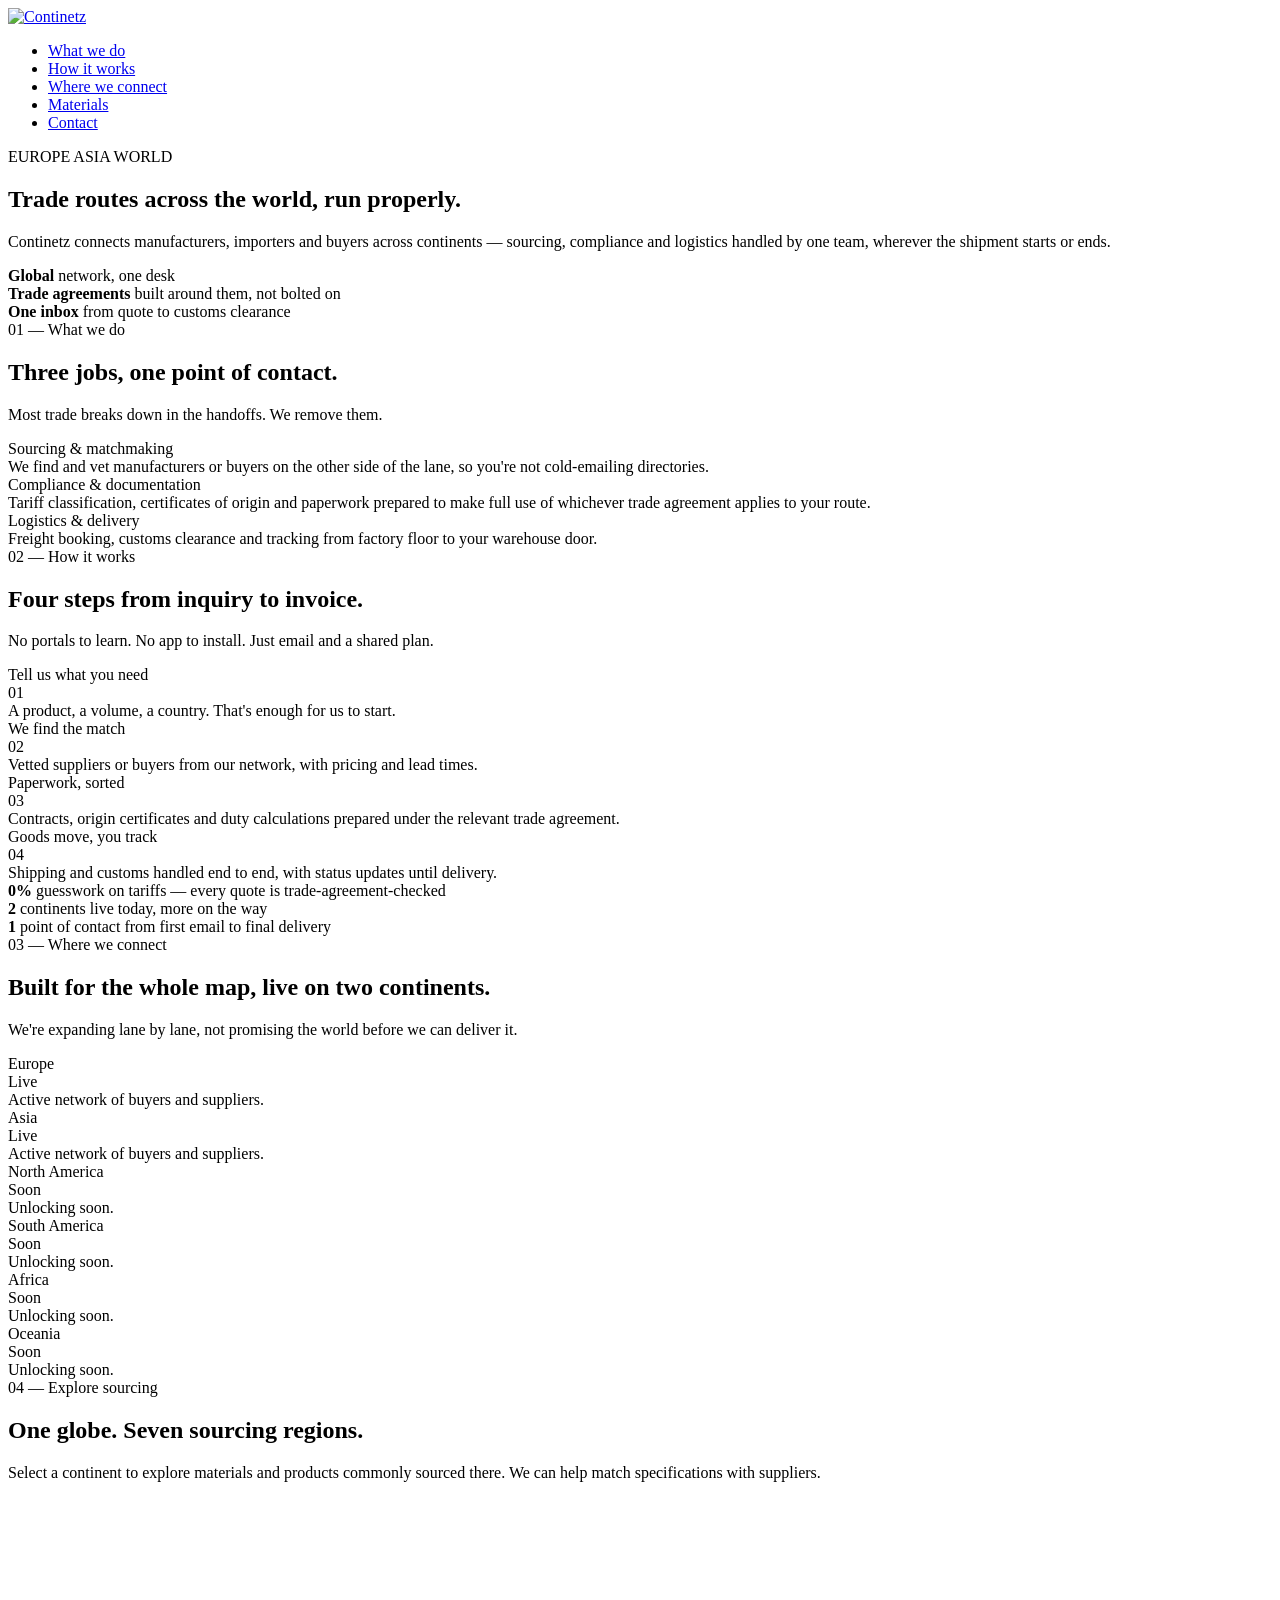
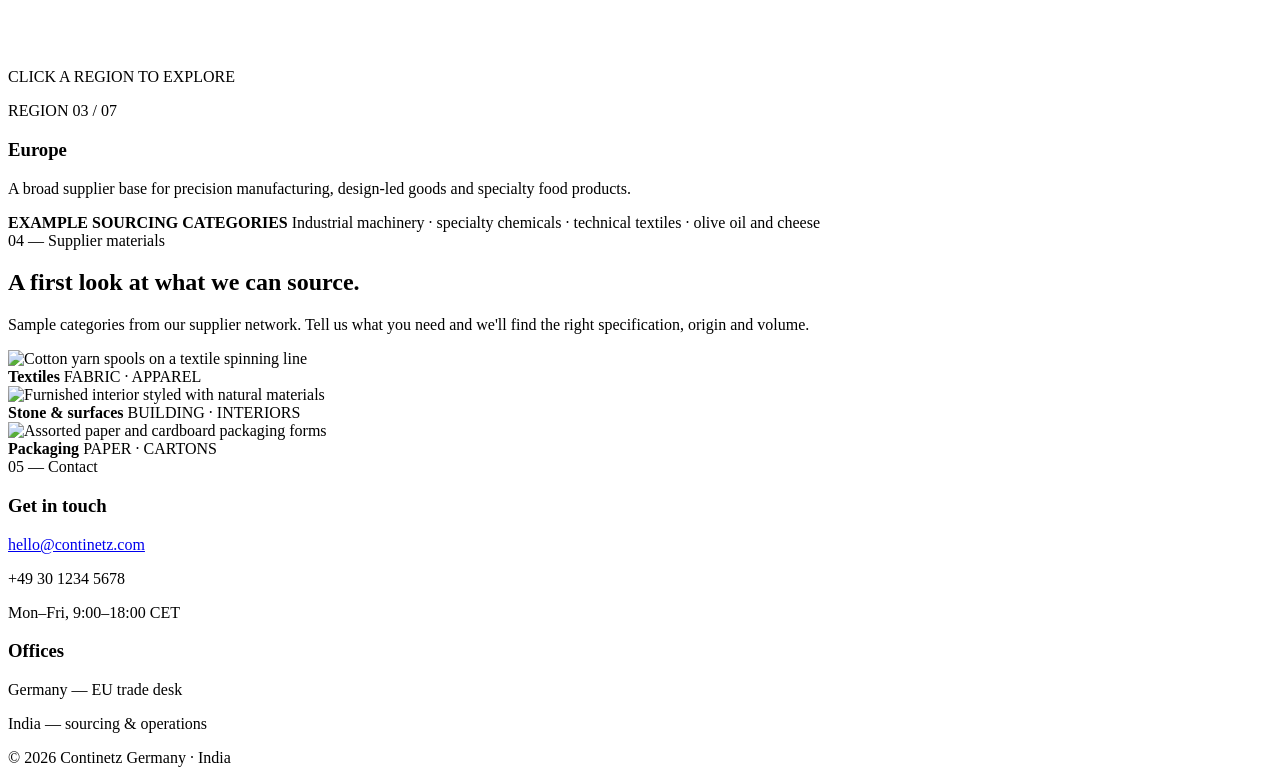
==== index.html @ e802f24b "Add initial CSS files and HTML structure for Continetz website - Created reset.css for basic browser" ====
<!DOCTYPE html>
<html lang="en">
<head>
  <meta charset="UTF-8">
  <meta name="viewport" content="width=device-width, initial-scale=1.0">
  <meta name="color-scheme" content="light">

  <title>Continetz — Global Trade Network</title>

  <link rel="preconnect" href="https://fonts.googleapis.com">
  <link rel="preconnect" href="https://fonts.gstatic.com" crossorigin>
  <link
    href="https://fonts.googleapis.com/css2?family=Space+Grotesk:wght@400;500;600;700&family=IBM+Plex+Sans:wght@300;400;500&family=IBM+Plex+Mono:wght@400;500&display=swap"
    rel="stylesheet"
  >

  <link rel="stylesheet" href="assets/css/style.css">
</head>

<body>
  <header>
    <a href="#" class="logo" aria-label="Continetz — Worldwide">
      <img src="assets/images/continetz-logo.png" alt="Continetz">
    </a>

    <nav class="nav-mobile-hide" aria-label="Primary navigation">
      <ul>
        <li><a href="#what-we-do">What we do</a></li>
        <li><a href="#how">How it works</a></li>
        <li><a href="#continents">Where we connect</a></li>
        <li><a href="#materials">Materials</a></li>
        <li><a href="#contact">Contact</a></li>
      </ul>
    </nav>
  </header>

  <main>
    <section class="hero">
      <div class="hero-route">
        <span>EUROPE</span>
        <span class="line"></span>
        <span class="dot"></span>
        <span class="line"></span>
        <span>ASIA</span>
        <span class="line"></span>
        <span class="dot"></span>
        <span class="line"></span>
        <span>WORLD</span>
      </div>

      <h1>Trade routes across the world, run properly.</h1>

      <p class="hero-sub">
        Continetz connects manufacturers, importers and buyers across continents —
        sourcing, compliance and logistics handled by one team, wherever the
        shipment starts or ends.
      </p>

      <div class="hero-foot">
        <div>
          <strong>Global</strong>
          network, one desk
        </div>

        <div>
          <strong>Trade agreements</strong>
          built around them, not bolted on
        </div>

        <div>
          <strong>One inbox</strong>
          from quote to customs clearance
        </div>
      </div>
    </section>

    <section class="block" id="what-we-do">
      <div class="block-head">
        <span class="block-num">01 — What we do</span>

        <div>
          <h2>Three jobs, one point of contact.</h2>
          <p>Most trade breaks down in the handoffs. We remove them.</p>
        </div>
      </div>

      <div class="services">
        <div></div>

        <div class="service">
          <div class="service-name">Sourcing &amp; matchmaking</div>
          <div class="service-desc">
            We find and vet manufacturers or buyers on the other side of the lane,
            so you're not cold-emailing directories.
          </div>
        </div>

        <div class="service">
          <div class="service-name">Compliance &amp; documentation</div>
          <div class="service-desc">
            Tariff classification, certificates of origin and paperwork prepared to
            make full use of whichever trade agreement applies to your route.
          </div>
        </div>

        <div class="service">
          <div class="service-name">Logistics &amp; delivery</div>
          <div class="service-desc">
            Freight booking, customs clearance and tracking from factory floor to
            your warehouse door.
          </div>
        </div>
      </div>
    </section>

    <section class="block" id="how">
      <div class="block-head">
        <span class="block-num">02 — How it works</span>

        <div>
          <h2>Four steps from inquiry to invoice.</h2>
          <p>No portals to learn. No app to install. Just email and a shared plan.</p>
        </div>
      </div>

      <div class="process">
        <div class="process-row">
          <div class="p-name">Tell us what you need</div>
          <div class="p-num">01</div>
          <div class="p-desc">
            A product, a volume, a country. That's enough for us to start.
          </div>
        </div>

        <div class="process-row">
          <div class="p-name">We find the match</div>
          <div class="p-num">02</div>
          <div class="p-desc">
            Vetted suppliers or buyers from our network, with pricing and lead times.
          </div>
        </div>

        <div class="process-row">
          <div class="p-name">Paperwork, sorted</div>
          <div class="p-num">03</div>
          <div class="p-desc">
            Contracts, origin certificates and duty calculations prepared under the
            relevant trade agreement.
          </div>
        </div>

        <div class="process-row">
          <div class="p-name">Goods move, you track</div>
          <div class="p-num">04</div>
          <div class="p-desc">
            Shipping and customs handled end to end, with status updates until delivery.
          </div>
        </div>
      </div>
    </section>

    <section class="block">
      <div class="strip">
        <div class="strip-item">
          <strong>0%</strong>
          <span>guesswork on tariffs — every quote is trade-agreement-checked</span>
        </div>

        <div class="strip-item">
          <strong>2</strong>
          <span>continents live today, more on the way</span>
        </div>

        <div class="strip-item">
          <strong>1</strong>
          <span>point of contact from first email to final delivery</span>
        </div>
      </div>
    </section>

    <section class="block" id="continents">
      <div class="block-head">
        <span class="block-num">03 — Where we connect</span>

        <div>
          <h2>Built for the whole map, live on two continents.</h2>
          <p>
            We're expanding lane by lane, not promising the world before we can
            deliver it.
          </p>
        </div>
      </div>

      <div class="process">
        <div class="process-row">
          <div class="p-name">Europe</div>
          <div class="p-num">Live</div>
          <div class="p-desc">Active network of buyers and suppliers.</div>
        </div>

        <div class="process-row">
          <div class="p-name">Asia</div>
          <div class="p-num">Live</div>
          <div class="p-desc">Active network of buyers and suppliers.</div>
        </div>

        <div class="process-row">
          <div class="p-name">North America</div>
          <div class="p-num">Soon</div>
          <div class="p-desc">Unlocking soon.</div>
        </div>

        <div class="process-row">
          <div class="p-name">South America</div>
          <div class="p-num">Soon</div>
          <div class="p-desc">Unlocking soon.</div>
        </div>

        <div class="process-row">
          <div class="p-name">Africa</div>
          <div class="p-num">Soon</div>
          <div class="p-desc">Unlocking soon.</div>
        </div>

        <div class="process-row">
          <div class="p-name">Oceania</div>
          <div class="p-num">Soon</div>
          <div class="p-desc">Unlocking soon.</div>
        </div>
      </div>
    </section>

    <section class="block" id="sourcing-map">
      <div class="block-head">
        <span class="block-num">04 — Explore sourcing</span>

        <div>
          <h2>One globe. Seven sourcing regions.</h2>
          <p>
            Select a continent to explore materials and products commonly sourced
            there. We can help match specifications with suppliers.
          </p>
        </div>
      </div>

      <div class="globe-layout">
        <div>
          <div class="globe-wrap">
            <div
              class="globe"
              role="group"
              aria-label="Interactive Earth globe. Drag to rotate; select a continent for sourcing examples."
            >
              <canvas
                id="earth-canvas"
                tabindex="0"
                aria-label="Monochrome Earth. Hold the left mouse button and drag to rotate. Click a continent marker to select it."
              ></canvas>

              <img
                id="earth-map"
                src="assets/images/earth-map.jpg"
                alt=""
                hidden
              >
            </div>
          </div>

          <p class="globe-hint">CLICK A REGION TO EXPLORE</p>
        </div>

        <div class="source-panel" aria-live="polite" aria-atomic="true">
          <div class="source-kicker" id="source-region">REGION 03 / 07</div>

          <h3 id="source-title">Europe</h3>

          <p id="source-description">
            A broad supplier base for precision manufacturing, design-led goods and
            specialty food products.
          </p>

          <div class="source-examples">
            <strong>EXAMPLE SOURCING CATEGORIES</strong>
            <span id="source-items">
              Industrial machinery · specialty chemicals · technical textiles ·
              olive oil and cheese
            </span>
          </div>
        </div>
      </div>
    </section>

    <section class="block" id="materials">
      <div class="block-head">
        <span class="block-num">04 — Supplier materials</span>

        <div>
          <h2>A first look at what we can source.</h2>
          <p>
            Sample categories from our supplier network. Tell us what you need and
            we'll find the right specification, origin and volume.
          </p>
        </div>
      </div>

      <div class="materials-grid">
        <article class="material-card">
          <div class="material-swatch swatch-textiles">
            <img
              src="assets/images/textiles.jpg"
              alt="Cotton yarn spools on a textile spinning line"
            >
          </div>

          <div class="material-caption">
            <strong>Textiles</strong>
            <span>FABRIC · APPAREL</span>
          </div>
        </article>

        <article class="material-card">
          <div class="material-swatch swatch-stone">
            <img
              src="assets/images/stone-surfaces.jpg"
              alt="Furnished interior styled with natural materials"
            >
          </div>

          <div class="material-caption">
            <strong>Stone &amp; surfaces</strong>
            <span>BUILDING · INTERIORS</span>
          </div>
        </article>

        <article class="material-card">
          <div class="material-swatch swatch-packaging">
            <img
              src="assets/images/packaging.jpg"
              alt="Assorted paper and cardboard packaging forms"
            >
          </div>

          <div class="material-caption">
            <strong>Packaging</strong>
            <span>PAPER · CARTONS</span>
          </div>
        </article>
      </div>
    </section>

    <section class="block" id="contact">
      <div class="contact-grid">
        <span class="block-num">05 — Contact</span>

        <div class="contact-col">
          <h3>Get in touch</h3>
          <a class="mail-cta" href="mailto:hello@continetz.com">
            hello@continetz.com
          </a>
          <p>+49 30 1234 5678</p>
          <p>Mon–Fri, 9:00–18:00 CET</p>
        </div>

        <div class="contact-col">
          <h3>Offices</h3>
          <p>Germany — EU trade desk</p>
          <p>India — sourcing &amp; operations</p>
        </div>
      </div>
    </section>
  </main>

  <footer>
    <span>© 2026 Continetz</span>
    <span>Germany · India</span>
  </footer>

  <script src="assets/js/content.js"></script>
  <script src="assets/js/globe.js"></script>
</body>
</html>
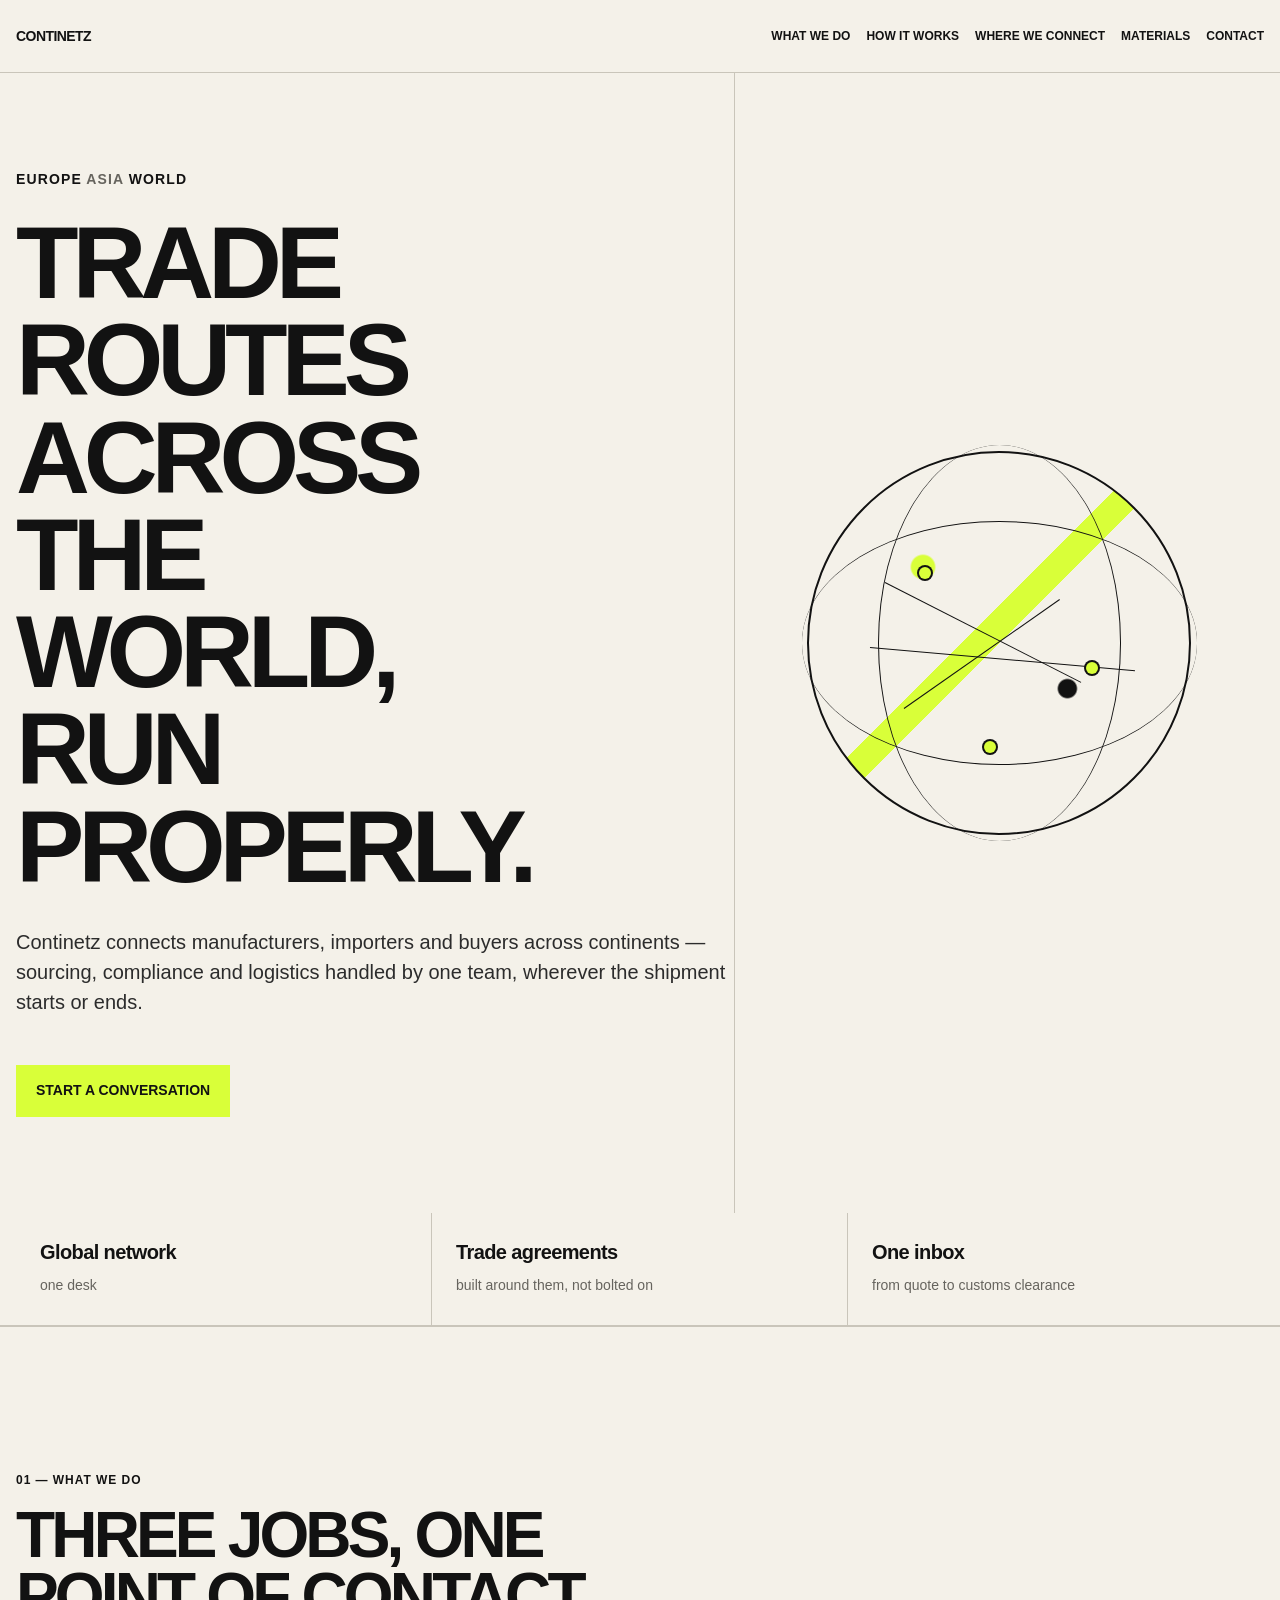
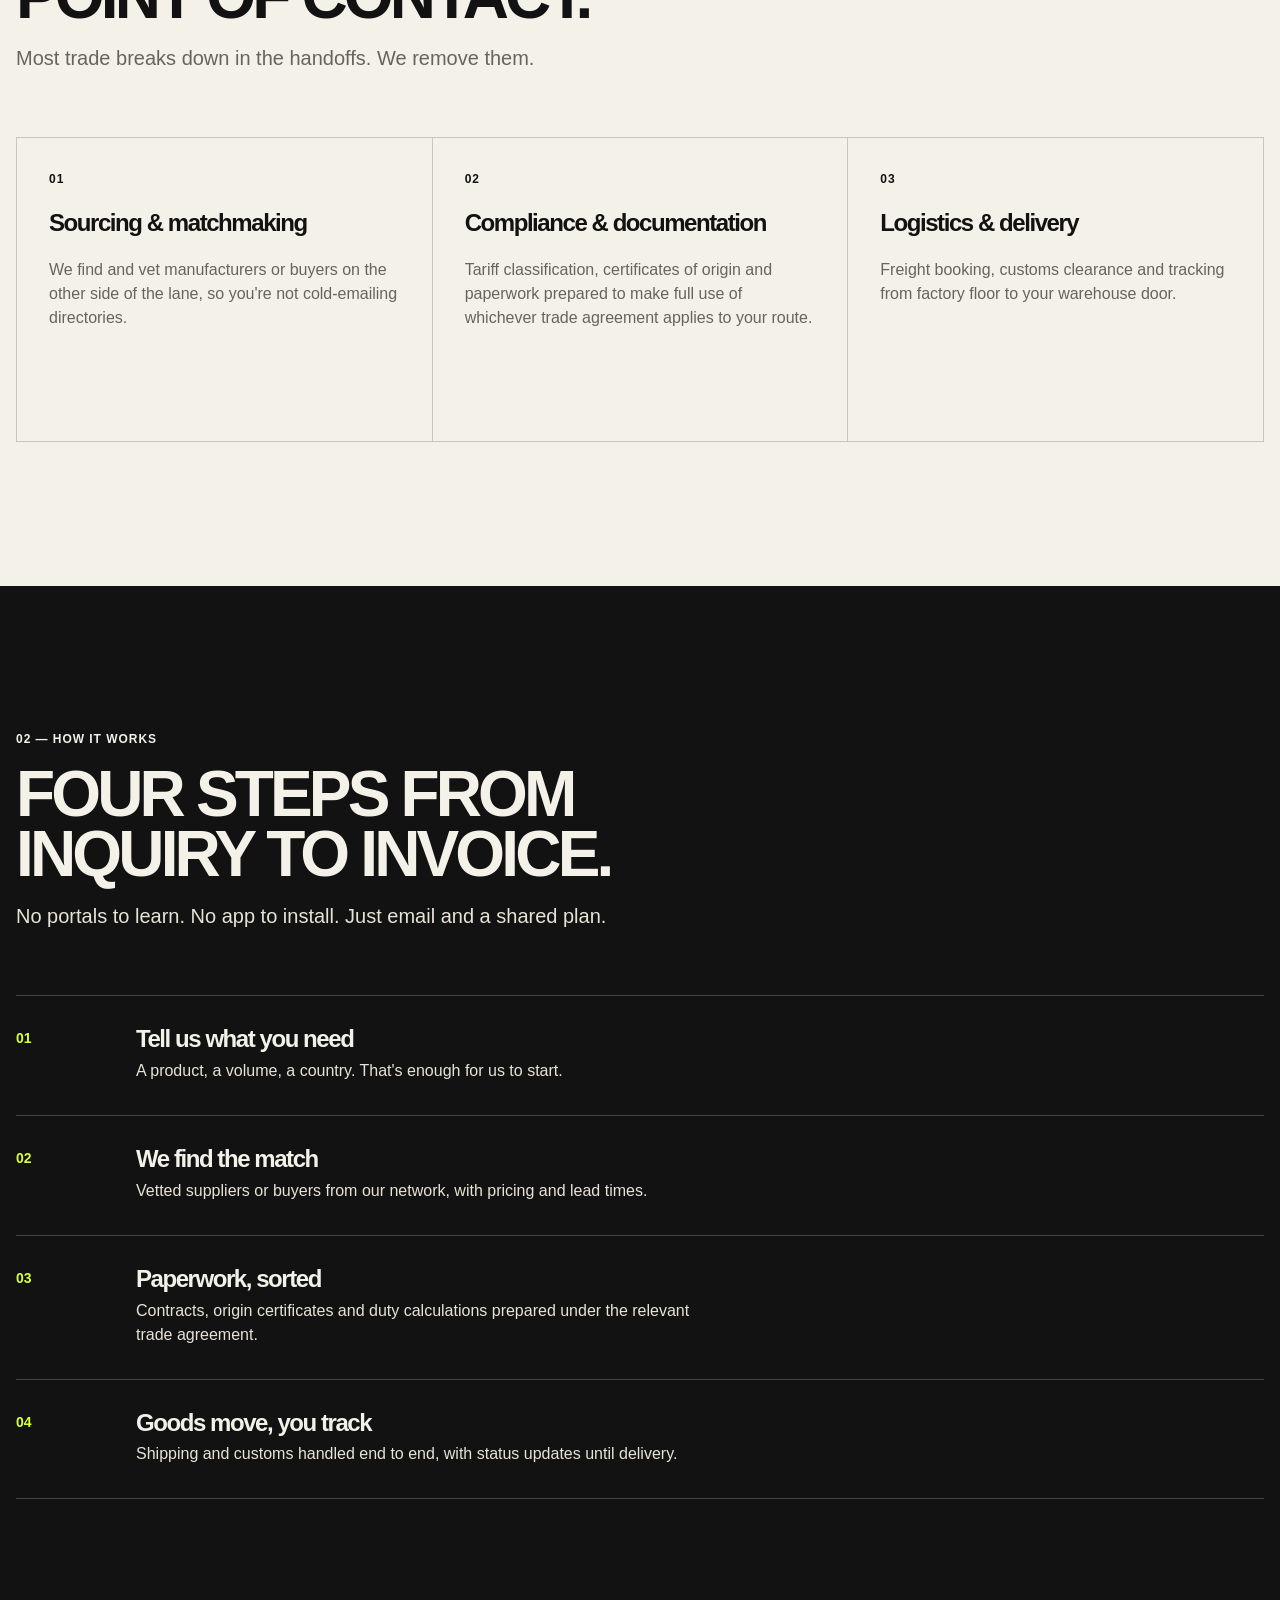
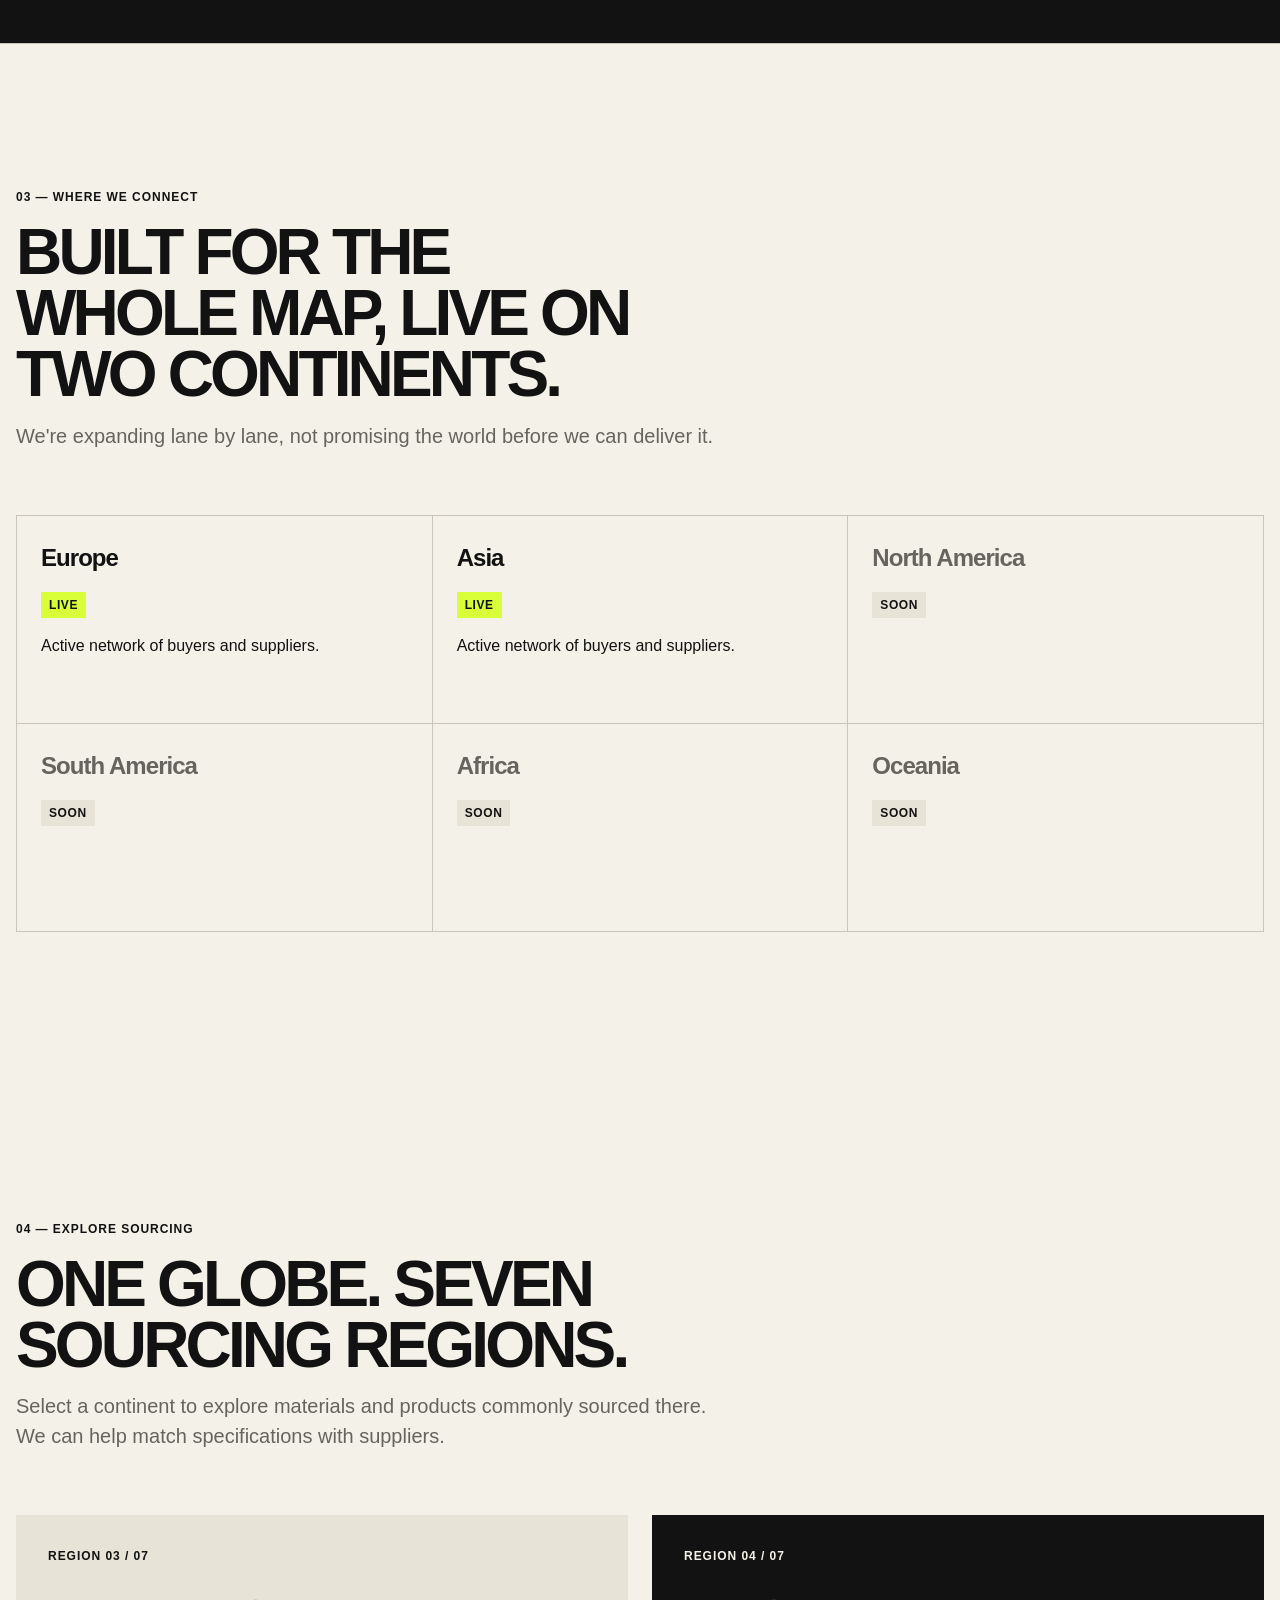
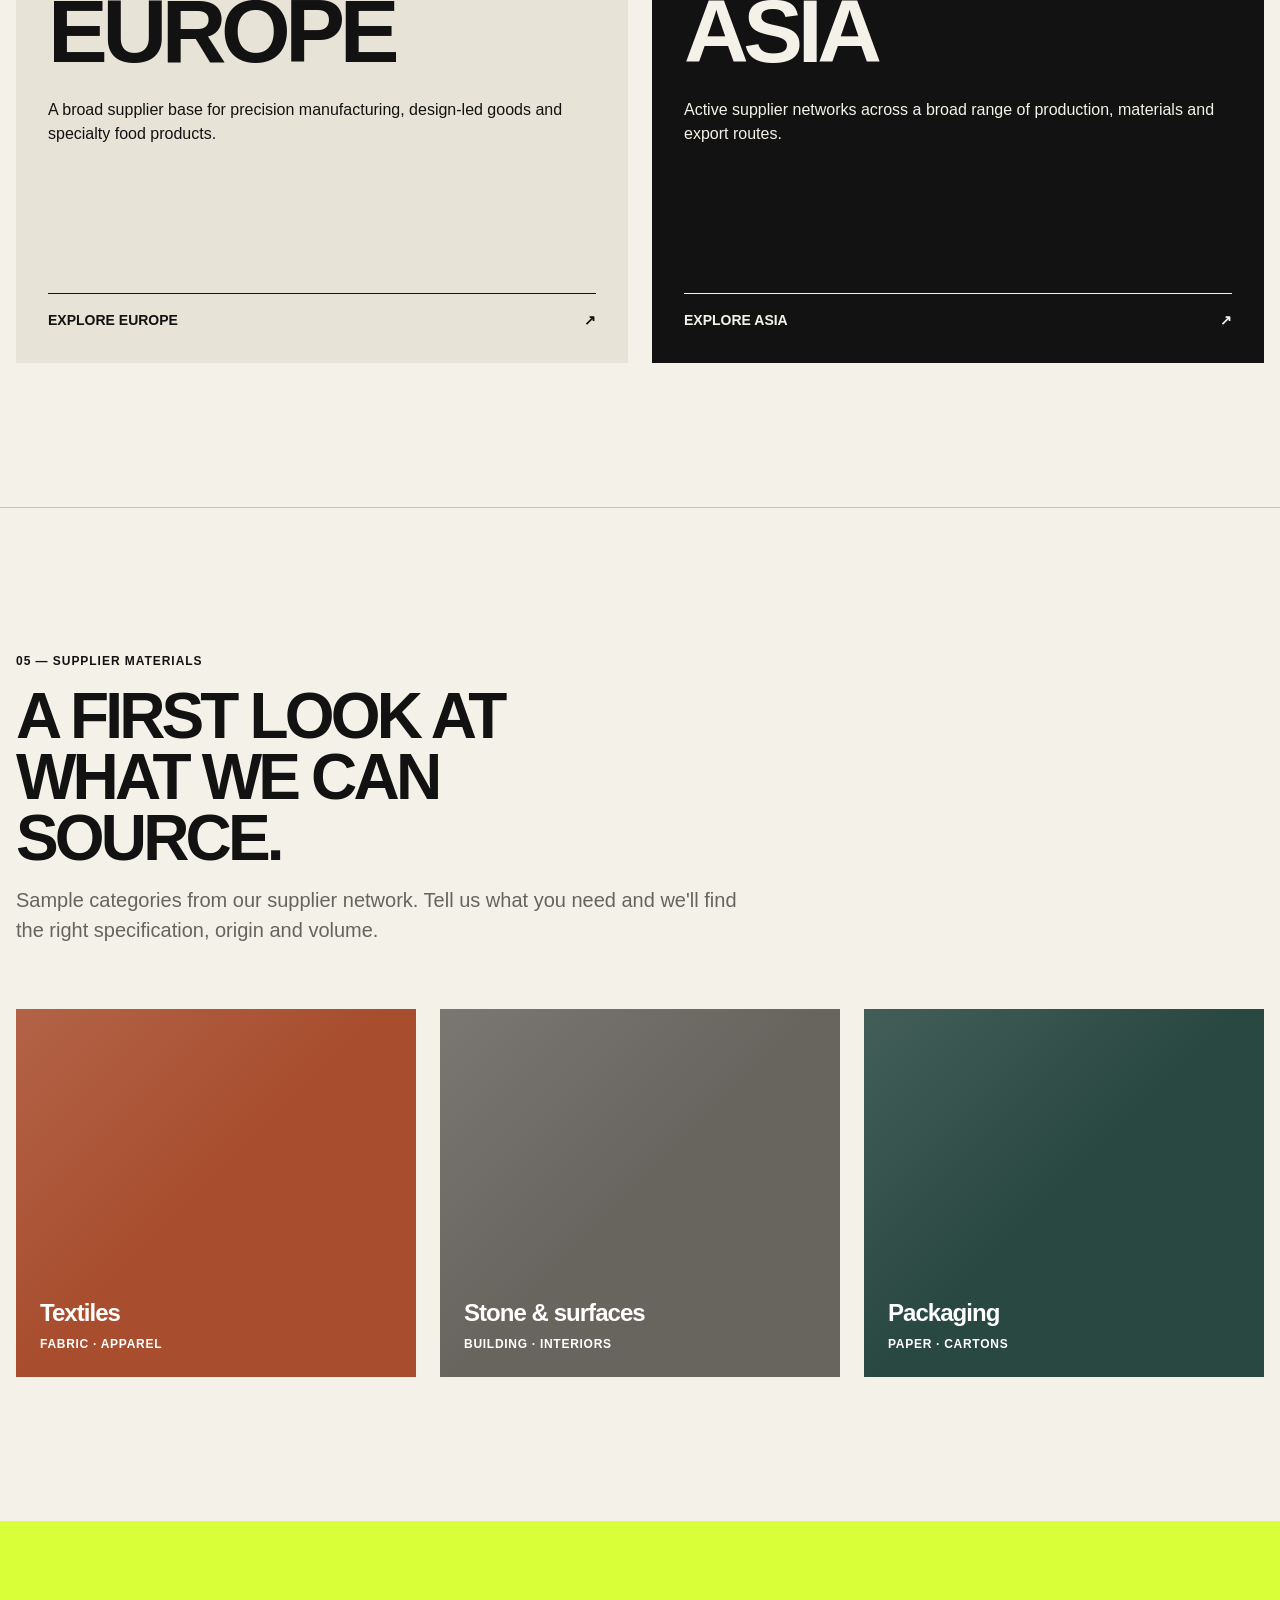
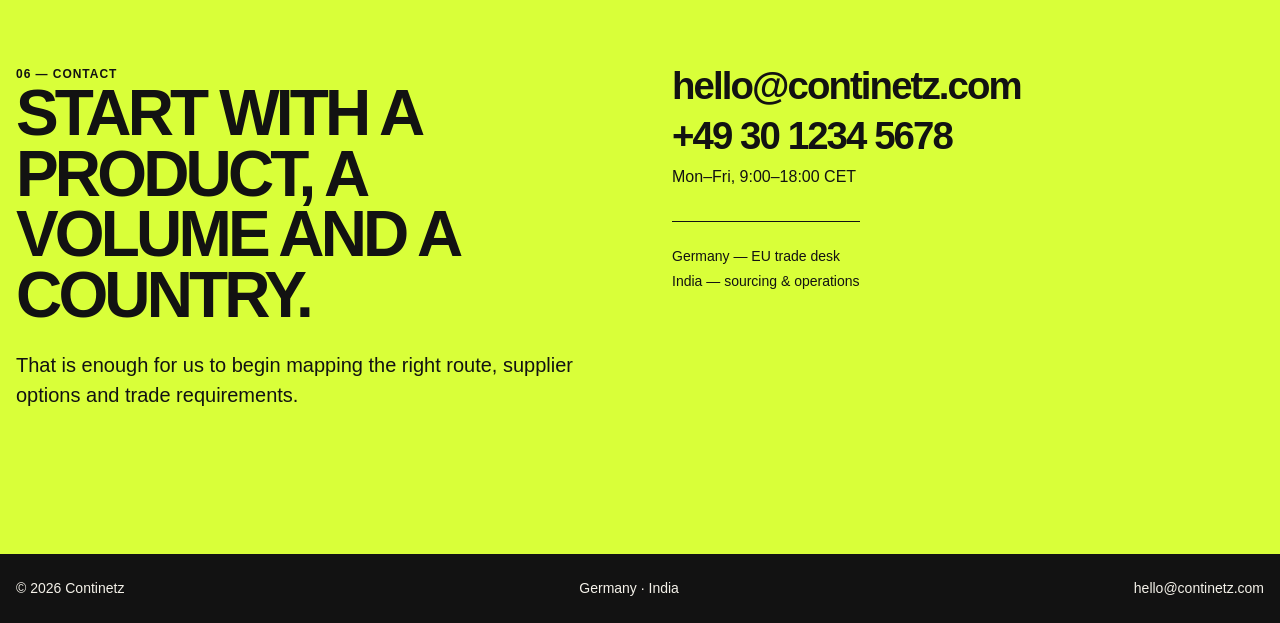
==== commit fb58732d: "Add initial CSS files and HTML structure for Continetz website - Created reset.css for basic browser" ====
--- a/index.html
+++ b/index.html
@@ -2,380 +2,354 @@
 <html lang="en">
 <head>
   <meta charset="UTF-8">
-  <meta name="viewport" content="width=device-width, initial-scale=1.0">
-  <meta name="color-scheme" content="light">
-
+  <meta
+    name="viewport"
+    content="width=device-width, initial-scale=1.0"
+  >
+  <meta
+    name="description"
+    content="Continetz connects manufacturers, importers and buyers across continents through sourcing, compliance and logistics."
+  >
   <title>Continetz — Global Trade Network</title>
 
-  <link rel="preconnect" href="https://fonts.googleapis.com">
-  <link rel="preconnect" href="https://fonts.gstatic.com" crossorigin>
-  <link
-    href="https://fonts.googleapis.com/css2?family=Space+Grotesk:wght@400;500;600;700&family=IBM+Plex+Sans:wght@300;400;500&family=IBM+Plex+Mono:wght@400;500&display=swap"
-    rel="stylesheet"
-  >
-
-  <link rel="stylesheet" href="assets/css/style.css">
+  <link rel="stylesheet" href="assets/css/reset.css">
+  <link rel="stylesheet" href="assets/css/tokens.css">
+  <link rel="stylesheet" href="assets/css/global.css">
+  <link rel="stylesheet" href="assets/css/components.css">
 </head>
 
 <body>
-  <header>
-    <a href="#" class="logo" aria-label="Continetz — Worldwide">
-      <img src="assets/images/continetz-logo.png" alt="Continetz">
-    </a>
-
-    <nav class="nav-mobile-hide" aria-label="Primary navigation">
-      <ul>
-        <li><a href="#what-we-do">What we do</a></li>
-        <li><a href="#how">How it works</a></li>
-        <li><a href="#continents">Where we connect</a></li>
-        <li><a href="#materials">Materials</a></li>
-        <li><a href="#contact">Contact</a></li>
-      </ul>
-    </nav>
+  <a class="skip-link" href="#main-content">Skip to content</a>
+
+  <!-- Header -->
+  <header class="site-header">
+    <div class="container header-inner">
+      <a class="brand" href="index.html" aria-label="Continetz homepage">
+        CONTINETZ
+      </a>
+
+      <nav class="main-nav" aria-label="Primary navigation">
+        <a href="#what-we-do">What we do</a>
+        <a href="#how-it-works">How it works</a>
+        <a href="#where-we-connect">Where we connect</a>
+        <a href="#materials">Materials</a>
+        <a href="#contact">Contact</a>
+      </nav>
+    </div>
   </header>
 
-  <main>
+  <main id="main-content">
+    <!-- Hero -->
     <section class="hero">
-      <div class="hero-route">
-        <span>EUROPE</span>
-        <span class="line"></span>
-        <span class="dot"></span>
-        <span class="line"></span>
-        <span>ASIA</span>
-        <span class="line"></span>
-        <span class="dot"></span>
-        <span class="line"></span>
-        <span>WORLD</span>
-      </div>
-
-      <h1>Trade routes across the world, run properly.</h1>
-
-      <p class="hero-sub">
-        Continetz connects manufacturers, importers and buyers across continents —
-        sourcing, compliance and logistics handled by one team, wherever the
-        shipment starts or ends.
-      </p>
-
-      <div class="hero-foot">
+      <div class="container hero-grid">
+        <div class="hero-content">
+          <p class="hero-label">EUROPE <span>ASIA</span> WORLD</p>
+
+          <h1>Trade routes across the world, run properly.</h1>
+
+          <p class="hero-intro">
+            Continetz connects manufacturers, importers and buyers across
+            continents — sourcing, compliance and logistics handled by one
+            team, wherever the shipment starts or ends.
+          </p>
+
+          <a class="button button-primary" href="#contact">
+            Start a conversation
+          </a>
+        </div>
+
+        <div class="hero-visual" aria-hidden="true">
+          <div class="globe">
+            <span class="globe-line globe-line-one"></span>
+            <span class="globe-line globe-line-two"></span>
+            <span class="globe-line globe-line-three"></span>
+            <span class="globe-dot globe-dot-one"></span>
+            <span class="globe-dot globe-dot-two"></span>
+            <span class="globe-dot globe-dot-three"></span>
+          </div>
+        </div>
+      </div>
+
+      <div class="container hero-highlights">
+        <article class="highlight">
+          <strong>Global network</strong>
+          <span>one desk</span>
+        </article>
+
+        <article class="highlight">
+          <strong>Trade agreements</strong>
+          <span>built around them, not bolted on</span>
+        </article>
+
+        <article class="highlight">
+          <strong>One inbox</strong>
+          <span>from quote to customs clearance</span>
+        </article>
+      </div>
+    </section>
+
+    <!-- What we do -->
+    <section id="what-we-do" class="section section-border">
+      <div class="container">
+        <div class="section-heading">
+          <p class="eyebrow">01 — What we do</p>
+          <h2>Three jobs, one point of contact.</h2>
+          <p>
+            Most trade breaks down in the handoffs. We remove them.
+          </p>
+        </div>
+
+        <div class="service-grid">
+          <article class="service-card">
+            <p class="card-number">01</p>
+            <h3>Sourcing &amp; matchmaking</h3>
+            <p>
+              We find and vet manufacturers or buyers on the other side of
+              the lane, so you're not cold-emailing directories.
+            </p>
+          </article>
+
+          <article class="service-card">
+            <p class="card-number">02</p>
+            <h3>Compliance &amp; documentation</h3>
+            <p>
+              Tariff classification, certificates of origin and paperwork
+              prepared to make full use of whichever trade agreement applies
+              to your route.
+            </p>
+          </article>
+
+          <article class="service-card">
+            <p class="card-number">03</p>
+            <h3>Logistics &amp; delivery</h3>
+            <p>
+              Freight booking, customs clearance and tracking from factory
+              floor to your warehouse door.
+            </p>
+          </article>
+        </div>
+      </div>
+    </section>
+
+    <!-- How it works -->
+    <section id="how-it-works" class="section section-dark">
+      <div class="container">
+        <div class="section-heading section-heading-light">
+          <p class="eyebrow">02 — How it works</p>
+          <h2>Four steps from inquiry to invoice.</h2>
+          <p>
+            No portals to learn. No app to install. Just email and a shared
+            plan.
+          </p>
+        </div>
+
+        <ol class="steps-list">
+          <li class="step-item">
+            <span class="step-number">01</span>
+            <div>
+              <h3>Tell us what you need</h3>
+              <p>
+                A product, a volume, a country. That's enough for us to start.
+              </p>
+            </div>
+          </li>
+
+          <li class="step-item">
+            <span class="step-number">02</span>
+            <div>
+              <h3>We find the match</h3>
+              <p>
+                Vetted suppliers or buyers from our network, with pricing and
+                lead times.
+              </p>
+            </div>
+          </li>
+
+          <li class="step-item">
+            <span class="step-number">03</span>
+            <div>
+              <h3>Paperwork, sorted</h3>
+              <p>
+                Contracts, origin certificates and duty calculations prepared
+                under the relevant trade agreement.
+              </p>
+            </div>
+          </li>
+
+          <li class="step-item">
+            <span class="step-number">04</span>
+            <div>
+              <h3>Goods move, you track</h3>
+              <p>
+                Shipping and customs handled end to end, with status updates
+                until delivery.
+              </p>
+            </div>
+          </li>
+        </ol>
+      </div>
+    </section>
+
+    <!-- Where we connect -->
+    <section id="where-we-connect" class="section section-border">
+      <div class="container">
+        <div class="section-heading">
+          <p class="eyebrow">03 — Where we connect</p>
+          <h2>Built for the whole map, live on two continents.</h2>
+          <p>
+            We're expanding lane by lane, not promising the world before we
+            can deliver it.
+          </p>
+        </div>
+
+        <div class="region-status-grid">
+          <article class="region-status region-status-live">
+            <p class="region-status-name">Europe</p>
+            <span class="status-badge">Live</span>
+            <p>Active network of buyers and suppliers.</p>
+          </article>
+
+          <article class="region-status region-status-live">
+            <p class="region-status-name">Asia</p>
+            <span class="status-badge">Live</span>
+            <p>Active network of buyers and suppliers.</p>
+          </article>
+
+          <article class="region-status">
+            <p class="region-status-name">North America</p>
+            <span class="status-badge status-badge-muted">Soon</span>
+          </article>
+
+          <article class="region-status">
+            <p class="region-status-name">South America</p>
+            <span class="status-badge status-badge-muted">Soon</span>
+          </article>
+
+          <article class="region-status">
+            <p class="region-status-name">Africa</p>
+            <span class="status-badge status-badge-muted">Soon</span>
+          </article>
+
+          <article class="region-status">
+            <p class="region-status-name">Oceania</p>
+            <span class="status-badge status-badge-muted">Soon</span>
+          </article>
+        </div>
+      </div>
+    </section>
+
+    <!-- Region explorer -->
+    <section class="section">
+      <div class="container">
+        <div class="section-heading">
+          <p class="eyebrow">04 — Explore sourcing</p>
+          <h2>One globe. Seven sourcing regions.</h2>
+          <p>
+            Select a continent to explore materials and products commonly
+            sourced there. We can help match specifications with suppliers.
+          </p>
+        </div>
+
+        <div class="region-explorer-grid">
+          <a class="region-feature-card" href="regions/europe.html">
+            <div>
+              <p class="card-number">Region 03 / 07</p>
+              <h3>Europe</h3>
+              <p>
+                A broad supplier base for precision manufacturing, design-led
+                goods and specialty food products.
+              </p>
+            </div>
+
+            <div class="region-feature-footer">
+              <span>Explore Europe</span>
+              <span aria-hidden="true">↗</span>
+            </div>
+          </a>
+
+          <a class="region-feature-card region-feature-card-dark" href="regions/asia.html">
+            <div>
+              <p class="card-number">Region 04 / 07</p>
+              <h3>Asia</h3>
+              <p>
+                Active supplier networks across a broad range of production,
+                materials and export routes.
+              </p>
+            </div>
+
+            <div class="region-feature-footer">
+              <span>Explore Asia</span>
+              <span aria-hidden="true">↗</span>
+            </div>
+          </a>
+        </div>
+      </div>
+    </section>
+
+    <!-- Materials -->
+    <section id="materials" class="section section-border">
+      <div class="container">
+        <div class="section-heading">
+          <p class="eyebrow">05 — Supplier materials</p>
+          <h2>A first look at what we can source.</h2>
+          <p>
+            Sample categories from our supplier network. Tell us what you need
+            and we'll find the right specification, origin and volume.
+          </p>
+        </div>
+
+        <div class="materials-grid">
+          <article class="material-card material-card-textiles">
+            <p>Textiles</p>
+            <span>Fabric · Apparel</span>
+          </article>
+
+          <article class="material-card material-card-stone">
+            <p>Stone &amp; surfaces</p>
+            <span>Building · Interiors</span>
+          </article>
+
+          <article class="material-card material-card-packaging">
+            <p>Packaging</p>
+            <span>Paper · Cartons</span>
+          </article>
+        </div>
+      </div>
+    </section>
+
+    <!-- Contact -->
+    <section id="contact" class="section contact-section">
+      <div class="container contact-grid">
         <div>
-          <strong>Global</strong>
-          network, one desk
-        </div>
-
-        <div>
-          <strong>Trade agreements</strong>
-          built around them, not bolted on
-        </div>
-
-        <div>
-          <strong>One inbox</strong>
-          from quote to customs clearance
-        </div>
-      </div>
-    </section>
-
-    <section class="block" id="what-we-do">
-      <div class="block-head">
-        <span class="block-num">01 — What we do</span>
-
-        <div>
-          <h2>Three jobs, one point of contact.</h2>
-          <p>Most trade breaks down in the handoffs. We remove them.</p>
-        </div>
-      </div>
-
-      <div class="services">
-        <div></div>
-
-        <div class="service">
-          <div class="service-name">Sourcing &amp; matchmaking</div>
-          <div class="service-desc">
-            We find and vet manufacturers or buyers on the other side of the lane,
-            so you're not cold-emailing directories.
+          <p class="eyebrow">06 — Contact</p>
+          <h2>Start with a product, a volume and a country.</h2>
+          <p class="contact-intro">
+            That is enough for us to begin mapping the right route, supplier
+            options and trade requirements.
+          </p>
+        </div>
+
+        <div class="contact-details">
+          <a href="mailto:hello@continetz.com">hello@continetz.com</a>
+          <a href="tel:+493012345678">+49 30 1234 5678</a>
+          <p>Mon–Fri, 9:00–18:00 CET</p>
+
+          <div class="office-list">
+            <p>Germany — EU trade desk</p>
+            <p>India — sourcing &amp; operations</p>
           </div>
         </div>
-
-        <div class="service">
-          <div class="service-name">Compliance &amp; documentation</div>
-          <div class="service-desc">
-            Tariff classification, certificates of origin and paperwork prepared to
-            make full use of whichever trade agreement applies to your route.
-          </div>
-        </div>
-
-        <div class="service">
-          <div class="service-name">Logistics &amp; delivery</div>
-          <div class="service-desc">
-            Freight booking, customs clearance and tracking from factory floor to
-            your warehouse door.
-          </div>
-        </div>
-      </div>
-    </section>
-
-    <section class="block" id="how">
-      <div class="block-head">
-        <span class="block-num">02 — How it works</span>
-
-        <div>
-          <h2>Four steps from inquiry to invoice.</h2>
-          <p>No portals to learn. No app to install. Just email and a shared plan.</p>
-        </div>
-      </div>
-
-      <div class="process">
-        <div class="process-row">
-          <div class="p-name">Tell us what you need</div>
-          <div class="p-num">01</div>
-          <div class="p-desc">
-            A product, a volume, a country. That's enough for us to start.
-          </div>
-        </div>
-
-        <div class="process-row">
-          <div class="p-name">We find the match</div>
-          <div class="p-num">02</div>
-          <div class="p-desc">
-            Vetted suppliers or buyers from our network, with pricing and lead times.
-          </div>
-        </div>
-
-        <div class="process-row">
-          <div class="p-name">Paperwork, sorted</div>
-          <div class="p-num">03</div>
-          <div class="p-desc">
-            Contracts, origin certificates and duty calculations prepared under the
-            relevant trade agreement.
-          </div>
-        </div>
-
-        <div class="process-row">
-          <div class="p-name">Goods move, you track</div>
-          <div class="p-num">04</div>
-          <div class="p-desc">
-            Shipping and customs handled end to end, with status updates until delivery.
-          </div>
-        </div>
-      </div>
-    </section>
-
-    <section class="block">
-      <div class="strip">
-        <div class="strip-item">
-          <strong>0%</strong>
-          <span>guesswork on tariffs — every quote is trade-agreement-checked</span>
-        </div>
-
-        <div class="strip-item">
-          <strong>2</strong>
-          <span>continents live today, more on the way</span>
-        </div>
-
-        <div class="strip-item">
-          <strong>1</strong>
-          <span>point of contact from first email to final delivery</span>
-        </div>
-      </div>
-    </section>
-
-    <section class="block" id="continents">
-      <div class="block-head">
-        <span class="block-num">03 — Where we connect</span>
-
-        <div>
-          <h2>Built for the whole map, live on two continents.</h2>
-          <p>
-            We're expanding lane by lane, not promising the world before we can
-            deliver it.
-          </p>
-        </div>
-      </div>
-
-      <div class="process">
-        <div class="process-row">
-          <div class="p-name">Europe</div>
-          <div class="p-num">Live</div>
-          <div class="p-desc">Active network of buyers and suppliers.</div>
-        </div>
-
-        <div class="process-row">
-          <div class="p-name">Asia</div>
-          <div class="p-num">Live</div>
-          <div class="p-desc">Active network of buyers and suppliers.</div>
-        </div>
-
-        <div class="process-row">
-          <div class="p-name">North America</div>
-          <div class="p-num">Soon</div>
-          <div class="p-desc">Unlocking soon.</div>
-        </div>
-
-        <div class="process-row">
-          <div class="p-name">South America</div>
-          <div class="p-num">Soon</div>
-          <div class="p-desc">Unlocking soon.</div>
-        </div>
-
-        <div class="process-row">
-          <div class="p-name">Africa</div>
-          <div class="p-num">Soon</div>
-          <div class="p-desc">Unlocking soon.</div>
-        </div>
-
-        <div class="process-row">
-          <div class="p-name">Oceania</div>
-          <div class="p-num">Soon</div>
-          <div class="p-desc">Unlocking soon.</div>
-        </div>
-      </div>
-    </section>
-
-    <section class="block" id="sourcing-map">
-      <div class="block-head">
-        <span class="block-num">04 — Explore sourcing</span>
-
-        <div>
-          <h2>One globe. Seven sourcing regions.</h2>
-          <p>
-            Select a continent to explore materials and products commonly sourced
-            there. We can help match specifications with suppliers.
-          </p>
-        </div>
-      </div>
-
-      <div class="globe-layout">
-        <div>
-          <div class="globe-wrap">
-            <div
-              class="globe"
-              role="group"
-              aria-label="Interactive Earth globe. Drag to rotate; select a continent for sourcing examples."
-            >
-              <canvas
-                id="earth-canvas"
-                tabindex="0"
-                aria-label="Monochrome Earth. Hold the left mouse button and drag to rotate. Click a continent marker to select it."
-              ></canvas>
-
-              <img
-                id="earth-map"
-                src="assets/images/earth-map.jpg"
-                alt=""
-                hidden
-              >
-            </div>
-          </div>
-
-          <p class="globe-hint">CLICK A REGION TO EXPLORE</p>
-        </div>
-
-        <div class="source-panel" aria-live="polite" aria-atomic="true">
-          <div class="source-kicker" id="source-region">REGION 03 / 07</div>
-
-          <h3 id="source-title">Europe</h3>
-
-          <p id="source-description">
-            A broad supplier base for precision manufacturing, design-led goods and
-            specialty food products.
-          </p>
-
-          <div class="source-examples">
-            <strong>EXAMPLE SOURCING CATEGORIES</strong>
-            <span id="source-items">
-              Industrial machinery · specialty chemicals · technical textiles ·
-              olive oil and cheese
-            </span>
-          </div>
-        </div>
-      </div>
-    </section>
-
-    <section class="block" id="materials">
-      <div class="block-head">
-        <span class="block-num">04 — Supplier materials</span>
-
-        <div>
-          <h2>A first look at what we can source.</h2>
-          <p>
-            Sample categories from our supplier network. Tell us what you need and
-            we'll find the right specification, origin and volume.
-          </p>
-        </div>
-      </div>
-
-      <div class="materials-grid">
-        <article class="material-card">
-          <div class="material-swatch swatch-textiles">
-            <img
-              src="assets/images/textiles.jpg"
-              alt="Cotton yarn spools on a textile spinning line"
-            >
-          </div>
-
-          <div class="material-caption">
-            <strong>Textiles</strong>
-            <span>FABRIC · APPAREL</span>
-          </div>
-        </article>
-
-        <article class="material-card">
-          <div class="material-swatch swatch-stone">
-            <img
-              src="assets/images/stone-surfaces.jpg"
-              alt="Furnished interior styled with natural materials"
-            >
-          </div>
-
-          <div class="material-caption">
-            <strong>Stone &amp; surfaces</strong>
-            <span>BUILDING · INTERIORS</span>
-          </div>
-        </article>
-
-        <article class="material-card">
-          <div class="material-swatch swatch-packaging">
-            <img
-              src="assets/images/packaging.jpg"
-              alt="Assorted paper and cardboard packaging forms"
-            >
-          </div>
-
-          <div class="material-caption">
-            <strong>Packaging</strong>
-            <span>PAPER · CARTONS</span>
-          </div>
-        </article>
-      </div>
-    </section>
-
-    <section class="block" id="contact">
-      <div class="contact-grid">
-        <span class="block-num">05 — Contact</span>
-
-        <div class="contact-col">
-          <h3>Get in touch</h3>
-          <a class="mail-cta" href="mailto:hello@continetz.com">
-            hello@continetz.com
-          </a>
-          <p>+49 30 1234 5678</p>
-          <p>Mon–Fri, 9:00–18:00 CET</p>
-        </div>
-
-        <div class="contact-col">
-          <h3>Offices</h3>
-          <p>Germany — EU trade desk</p>
-          <p>India — sourcing &amp; operations</p>
-        </div>
       </div>
     </section>
   </main>
 
-  <footer>
-    <span>© 2026 Continetz</span>
-    <span>Germany · India</span>
+  <!-- Footer -->
+  <footer class="site-footer">
+    <div class="container footer-inner">
+      <p>© 2026 Continetz</p>
+      <p>Germany · India</p>
+      <a href="mailto:hello@continetz.com">hello@continetz.com</a>
+    </div>
   </footer>
-
-  <script src="assets/js/content.js"></script>
-  <script src="assets/js/globe.js"></script>
 </body>
 </html>
--- a/assets/css/tokens.css
+++ b/assets/css/tokens.css
@@ -0,0 +1,39 @@
+/*
+  Design tokens:
+  Update global colours, spacing, typography and sizing here.
+*/
+
+:root {
+  --color-ink: #121212;
+  --color-ink-soft: #2c2c2c;
+  --color-paper: #f4f1e9;
+  --color-paper-dark: #e8e3d7;
+  --color-lime: #d9ff39;
+  --color-line: #c9c5ba;
+  --color-white: #ffffff;
+  --color-muted: #66645e;
+
+  --font-sans: Arial, Helvetica, sans-serif;
+  --font-display: "Arial Narrow", Arial, Helvetica, sans-serif;
+
+  --text-xs: 0.75rem;
+  --text-sm: 0.875rem;
+  --text-base: 1rem;
+  --text-lg: 1.25rem;
+  --text-xl: 1.5rem;
+  --text-2xl: clamp(2rem, 5vw, 4rem);
+  --text-hero: clamp(3.25rem, 8vw, 8.5rem);
+
+  --space-1: 0.5rem;
+  --space-2: 1rem;
+  --space-3: 1.5rem;
+  --space-4: 2rem;
+  --space-5: 3rem;
+  --space-6: 4rem;
+  --space-7: 6rem;
+  --space-8: 9rem;
+
+  --container-width: 82rem;
+  --header-height: 4.5rem;
+  --transition: 180ms ease;
+}
--- a/assets/css/global.css
+++ b/assets/css/global.css
@@ -0,0 +1,125 @@
+body {
+  background: var(--color-paper);
+  color: var(--color-ink);
+  font-family: var(--font-sans);
+  font-size: var(--text-base);
+  line-height: 1.5;
+}
+
+::selection {
+  background: var(--color-lime);
+  color: var(--color-ink);
+}
+
+.container {
+  width: min(calc(100% - 2rem), var(--container-width));
+  margin-inline: auto;
+}
+
+.section {
+  padding-block: var(--space-8);
+}
+
+.section-border {
+  border-top: 1px solid var(--color-line);
+}
+
+.section-dark {
+  background: var(--color-ink);
+  color: var(--color-paper);
+}
+
+h1,
+h2,
+h3 {
+  font-family: var(--font-display);
+  font-weight: 700;
+  letter-spacing: -0.06em;
+  line-height: 0.95;
+}
+
+h1 {
+  max-width: 10ch;
+  font-size: var(--text-hero);
+  text-transform: uppercase;
+}
+
+h2 {
+  max-width: 18ch;
+  font-size: var(--text-2xl);
+  text-transform: uppercase;
+}
+
+h3 {
+  font-size: var(--text-xl);
+}
+
+p {
+  max-width: 65ch;
+}
+
+.skip-link {
+  position: fixed;
+  z-index: 100;
+  top: 1rem;
+  left: 1rem;
+  padding: 0.75rem 1rem;
+  background: var(--color-lime);
+  color: var(--color-ink);
+  transform: translateY(-200%);
+}
+
+.skip-link:focus {
+  transform: translateY(0);
+}
+
+.eyebrow,
+.card-number {
+  font-size: var(--text-xs);
+  font-weight: 700;
+  letter-spacing: 0.08em;
+  text-transform: uppercase;
+}
+
+.section-heading {
+  display: grid;
+  gap: var(--space-2);
+  margin-bottom: var(--space-6);
+}
+
+.section-heading > p:last-child {
+  color: var(--color-muted);
+  font-size: var(--text-lg);
+}
+
+.section-heading-light > p:last-child {
+  color: var(--color-paper-dark);
+}
+
+.button {
+  display: inline-flex;
+  align-items: center;
+  justify-content: center;
+  min-height: 3.25rem;
+  padding: 0.75rem 1.25rem;
+  font-size: var(--text-sm);
+  font-weight: 700;
+  text-transform: uppercase;
+  transition: background var(--transition), color var(--transition);
+}
+
+.button-primary {
+  background: var(--color-lime);
+  color: var(--color-ink);
+}
+
+.button-primary:hover,
+.button-primary:focus-visible {
+  background: var(--color-white);
+}
+
+@media (max-width: 700px) {
+  .section {
+    padding-block: var(--space-7);
+  }
+}
--- a/assets/css/components.css
+++ b/assets/css/components.css
@@ -0,0 +1,584 @@
+/* Header */
+
+.site-header {
+  border-bottom: 1px solid var(--color-line);
+}
+
+.header-inner {
+  display: flex;
+  align-items: center;
+  justify-content: space-between;
+  gap: var(--space-3);
+  min-height: var(--header-height);
+}
+
+.brand {
+  font-size: var(--text-sm);
+  font-weight: 800;
+  letter-spacing: -0.04em;
+}
+
+.main-nav {
+  display: flex;
+  flex-wrap: wrap;
+  justify-content: flex-end;
+  gap: 1rem;
+  font-size: var(--text-xs);
+  font-weight: 700;
+  text-transform: uppercase;
+}
+
+.main-nav a {
+  border-bottom: 1px solid transparent;
+}
+
+.main-nav a:hover,
+.main-nav a:focus-visible {
+  border-color: currentColor;
+}
+
+/* Hero */
+
+.hero {
+  overflow: hidden;
+  border-bottom: 1px solid var(--color-line);
+}
+
+.hero-grid {
+  display: grid;
+  grid-template-columns: 1.15fr 0.85fr;
+  min-height: 42rem;
+}
+
+.hero-content {
+  display: flex;
+  flex-direction: column;
+  align-items: flex-start;
+  justify-content: center;
+  padding-block: var(--space-7);
+}
+
+.hero-label {
+  margin-bottom: var(--space-3);
+  font-size: var(--text-sm);
+  font-weight: 700;
+  letter-spacing: 0.08em;
+}
+
+.hero-label span {
+  color: var(--color-muted);
+}
+
+.hero-intro {
+  margin-top: var(--space-4);
+  color: var(--color-ink-soft);
+  font-size: var(--text-lg);
+}
+
+.hero-content .button {
+  margin-top: var(--space-5);
+}
+
+.hero-visual {
+  display: grid;
+  place-items: center;
+  min-height: 28rem;
+  border-left: 1px solid var(--color-line);
+}
+
+.globe {
+  position: relative;
+  width: min(30vw, 25rem);
+  aspect-ratio: 1;
+  border: 2px solid var(--color-ink);
+  border-radius: 50%;
+  background:
+    radial-gradient(circle at 30% 30%, var(--color-lime) 0 3%, transparent 3.5%),
+    radial-gradient(circle at 68% 62%, var(--color-ink) 0 2.5%, transparent 3%),
+    linear-gradient(135deg, transparent 45%, var(--color-lime) 45% 50%, transparent 50%);
+}
+
+.globe::before,
+.globe::after {
+  position: absolute;
+  inset: 18% -2%;
+  border-top: 1px solid var(--color-ink);
+  border-bottom: 1px solid var(--color-ink);
+  border-radius: 50%;
+  content: "";
+}
+
+.globe::after {
+  inset: -2% 18%;
+  border: 0;
+  border-right: 1px solid var(--color-ink);
+  border-left: 1px solid var(--color-ink);
+}
+
+.globe-line {
+  position: absolute;
+  display: block;
+  height: 1px;
+  background: var(--color-ink);
+  transform-origin: left center;
+}
+
+.globe-line-one {
+  top: 34%;
+  left: 20%;
+  width: 58%;
+  transform: rotate(27deg);
+}
+
+.globe-line-two {
+  top: 67%;
+  left: 25%;
+  width: 50%;
+  transform: rotate(-35deg);
+}
+
+.globe-line-three {
+  top: 51%;
+  left: 16%;
+  width: 70%;
+  transform: rotate(5deg);
+}
+
+.globe-dot {
+  position: absolute;
+  width: 0.75rem;
+  aspect-ratio: 1;
+  border-radius: 50%;
+  background: var(--color-lime);
+  box-shadow: 0 0 0 2px var(--color-ink);
+}
+
+.globe-dot-one {
+  top: 30%;
+  left: 29%;
+}
+
+.globe-dot-two {
+  top: 55%;
+  right: 24%;
+}
+
+.globe-dot-three {
+  bottom: 21%;
+  left: 46%;
+}
+
+.hero-highlights {
+  display: grid;
+  grid-template-columns: repeat(3, 1fr);
+}
+
+.highlight {
+  display: grid;
+  gap: 0.25rem;
+  min-height: 7rem;
+  padding: var(--space-3);
+  border-right: 1px solid var(--color-line);
+}
+
+.highlight:last-child {
+  border-right: 0;
+}
+
+.highlight strong {
+  font-size: var(--text-lg);
+  letter-spacing: -0.03em;
+}
+
+.highlight span {
+  color: var(--color-muted);
+  font-size: var(--text-sm);
+}
+
+/* Service cards */
+
+.service-grid {
+  display: grid;
+  grid-template-columns: repeat(3, 1fr);
+  border-top: 1px solid var(--color-line);
+  border-left: 1px solid var(--color-line);
+}
+
+.service-card {
+  display: grid;
+  align-content: start;
+  gap: var(--space-3);
+  min-height: 19rem;
+  padding: var(--space-4);
+  border-right: 1px solid var(--color-line);
+  border-bottom: 1px solid var(--color-line);
+}
+
+.service-card > p:last-child {
+  color: var(--color-muted);
+}
+
+/* Steps */
+
+.steps-list {
+  border-top: 1px solid #454545;
+}
+
+.step-item {
+  display: grid;
+  grid-template-columns: 6rem 1fr;
+  gap: var(--space-3);
+  padding-block: var(--space-4);
+  border-bottom: 1px solid #454545;
+}
+
+.step-number {
+  color: var(--color-lime);
+  font-size: var(--text-sm);
+  font-weight: 700;
+}
+
+.step-item h3 {
+  margin-bottom: var(--space-1);
+}
+
+.step-item p {
+  color: var(--color-paper-dark);
+}
+
+/* Regions */
+
+.region-status-grid {
+  display: grid;
+  grid-template-columns: repeat(3, 1fr);
+  border-top: 1px solid var(--color-line);
+  border-left: 1px solid var(--color-line);
+}
+
+.region-status {
+  display: grid;
+  align-content: start;
+  gap: var(--space-2);
+  min-height: 13rem;
+  padding: var(--space-3);
+  border-right: 1px solid var(--color-line);
+  border-bottom: 1px solid var(--color-line);
+  color: var(--color-muted);
+}
+
+.region-status-live {
+  color: var(--color-ink);
+}
+
+.region-status-name {
+  font-size: var(--text-xl);
+  font-weight: 700;
+  letter-spacing: -0.04em;
+}
+
+.status-badge {
+  width: fit-content;
+  padding: 0.25rem 0.5rem;
+  background: var(--color-lime);
+  color: var(--color-ink);
+  font-size: var(--text-xs);
+  font-weight: 700;
+  letter-spacing: 0.05em;
+  text-transform: uppercase;
+}
+
+.status-badge-muted {
+  background: var(--color-paper-dark);
+}
+
+/* Region feature cards */
+
+.region-explorer-grid {
+  display: grid;
+  grid-template-columns: repeat(2, 1fr);
+  gap: var(--space-3);
+}
+
+.region-feature-card {
+  display: flex;
+  flex-direction: column;
+  justify-content: space-between;
+  min-height: 28rem;
+  padding: var(--space-4);
+  background: var(--color-paper-dark);
+  transition: transform var(--transition), background var(--transition);
+}
+
+.region-feature-card:hover,
+.region-feature-card:focus-visible {
+  background: var(--color-lime);
+  transform: translateY(-0.35rem);
+}
+
+.region-feature-card-dark {
+  background: var(--color-ink);
+  color: var(--color-paper);
+}
+
+.region-feature-card-dark:hover,
+.region-feature-card-dark:focus-visible {
+  background: var(--color-ink-soft);
+  color: var(--color-paper);
+}
+
+.region-feature-card h3 {
+  margin-block: var(--space-3);
+  font-size: clamp(3rem, 7vw, 6rem);
+  text-transform: uppercase;
+}
+
+.region-feature-footer {
+  display: flex;
+  justify-content: space-between;
+  padding-top: var(--space-2);
+  border-top: 1px solid currentColor;
+  font-size: var(--text-sm);
+  font-weight: 700;
+  text-transform: uppercase;
+}
+
+/* Materials */
+
+.materials-grid {
+  display: grid;
+  grid-template-columns: repeat(3, 1fr);
+  gap: var(--space-3);
+}
+
+.material-card {
+  display: flex;
+  flex-direction: column;
+  justify-content: flex-end;
+  min-height: 23rem;
+  padding: var(--space-3);
+  color: var(--color-white);
+  background-color: var(--color-ink);
+  background-image: linear-gradient(
+    135deg,
+    rgba(255, 255, 255, 0.12),
+    transparent 50%
+  );
+}
+
+.material-card-textiles {
+  background-color: #a84d2e;
+}
+
+.material-card-stone {
+  background-color: #68645e;
+}
+
+.material-card-packaging {
+  background-color: #294841;
+}
+
+.material-card p {
+  font-size: var(--text-xl);
+  font-weight: 700;
+  letter-spacing: -0.04em;
+}
+
+.material-card span {
+  margin-top: 0.25rem;
+  font-size: var(--text-xs);
+  font-weight: 700;
+  letter-spacing: 0.06em;
+  text-transform: uppercase;
+}
+
+/* Contact and footer */
+
+.contact-section {
+  background: var(--color-lime);
+}
+
+.contact-grid,
+.content-grid {
+  display: grid;
+  grid-template-columns: 1fr 1fr;
+  gap: var(--space-6);
+}
+
+.contact-intro {
+  margin-top: var(--space-3);
+  font-size: var(--text-lg);
+}
+
+.contact-details {
+  display: flex;
+  flex-direction: column;
+  align-items: flex-start;
+  gap: var(--space-1);
+}
+
+.contact-details > a {
+  font-size: clamp(1.5rem, 3vw, 2.5rem);
+  font-weight: 700;
+  letter-spacing: -0.05em;
+  line-height: 1.1;
+}
+
+.contact-details > a:hover,
+.contact-details > a:focus-visible {
+  text-decoration: underline;
+}
+
+.office-list {
+  display: grid;
+  gap: 0.25rem;
+  margin-top: var(--space-3);
+  padding-top: var(--space-3);
+  border-top: 1px solid var(--color-ink);
+  font-size: var(--text-sm);
+}
+
+.site-footer {
+  background: var(--color-ink);
+  color: var(--color-paper);
+}
+
+.footer-inner {
+  display: flex;
+  justify-content: space-between;
+  gap: var(--space-2);
+  padding-block: var(--space-3);
+  font-size: var(--text-sm);
+}
+
+.footer-inner a:hover,
+.footer-inner a:focus-visible {
+  color: var(--color-lime);
+}
+
+/* Region pages */
+
+.region-page-hero {
+  padding-block: var(--space-8);
+  border-bottom: 1px solid var(--color-line);
+}
+
+.region-page-hero h1 {
+  margin-top: var(--space-3);
+}
+
+.region-page-intro {
+  margin-top: var(--space-4);
+  font-size: clamp(1.25rem, 3vw, 2rem);
+  line-height: 1.25;
+}
+
+.back-link {
+  display: inline-block;
+  margin-bottom: var(--space-6);
+  border-bottom: 1px solid currentColor;
+  font-size: var(--text-sm);
+  font-weight: 700;
+}
+
+.back-link:hover,
+.back-link:focus-visible {
+  color: var(--color-muted);
+}
+
+.category-list {
+  border-top: 1px solid var(--color-line);
+}
+
+.category-list li {
+  padding: var(--space-2) 0;
+  border-bottom: 1px solid var(--color-line);
+  font-size: var(--text-xl);
+  font-weight: 700;
+  letter-spacing: -0.04em;
+}
+
+.rich-text {
+  display: grid;
+  align-content: start;
+  gap: var(--space-3);
+  font-size: var(--text-lg);
+}
+
+.rich-text .button {
+  width: fit-content;
+  margin-top: var(--space-2);
+}
+
+/* Responsive */
+
+@media (max-width: 850px) {
+  .hero-grid,
+  .contact-grid,
+  .content-grid {
+    grid-template-columns: 1fr;
+  }
+
+  .hero-visual {
+    min-height: 22rem;
+    border-top: 1px solid var(--color-line);
+    border-left: 0;
+  }
+
+  .globe {
+    width: min(70vw, 22rem);
+  }
+
+  .service-grid,
+  .region-status-grid,
+  .materials-grid {
+    grid-template-columns: repeat(2, 1fr);
+  }
+}
+
+@media (max-width: 600px) {
+  .header-inner {
+    align-items: flex-start;
+    flex-direction: column;
+    justify-content: center;
+    padding-block: var(--space-2);
+  }
+
+  .main-nav {
+    justify-content: flex-start;
+  }
+
+  .hero-highlights,
+  .service-grid,
+  .region-status-grid,
+  .region-explorer-grid,
+  .materials-grid {
+    grid-template-columns: 1fr;
+  }
+
+  .highlight {
+    min-height: auto;
+    border-right: 0;
+    border-bottom: 1px solid var(--color-line);
+  }
+
+  .highlight:last-child {
+    border-bottom: 0;
+  }
+
+  .step-item {
+    grid-template-columns: 1fr;
+    gap: var(--space-1);
+  }
+
+  .footer-inner {
+    flex-direction: column;
+  }
+
+  .hero-grid {
+    min-height: 0;
+  }
+
+  .hero-content {
+    padding-block: var(--space-6);
+  }
+}
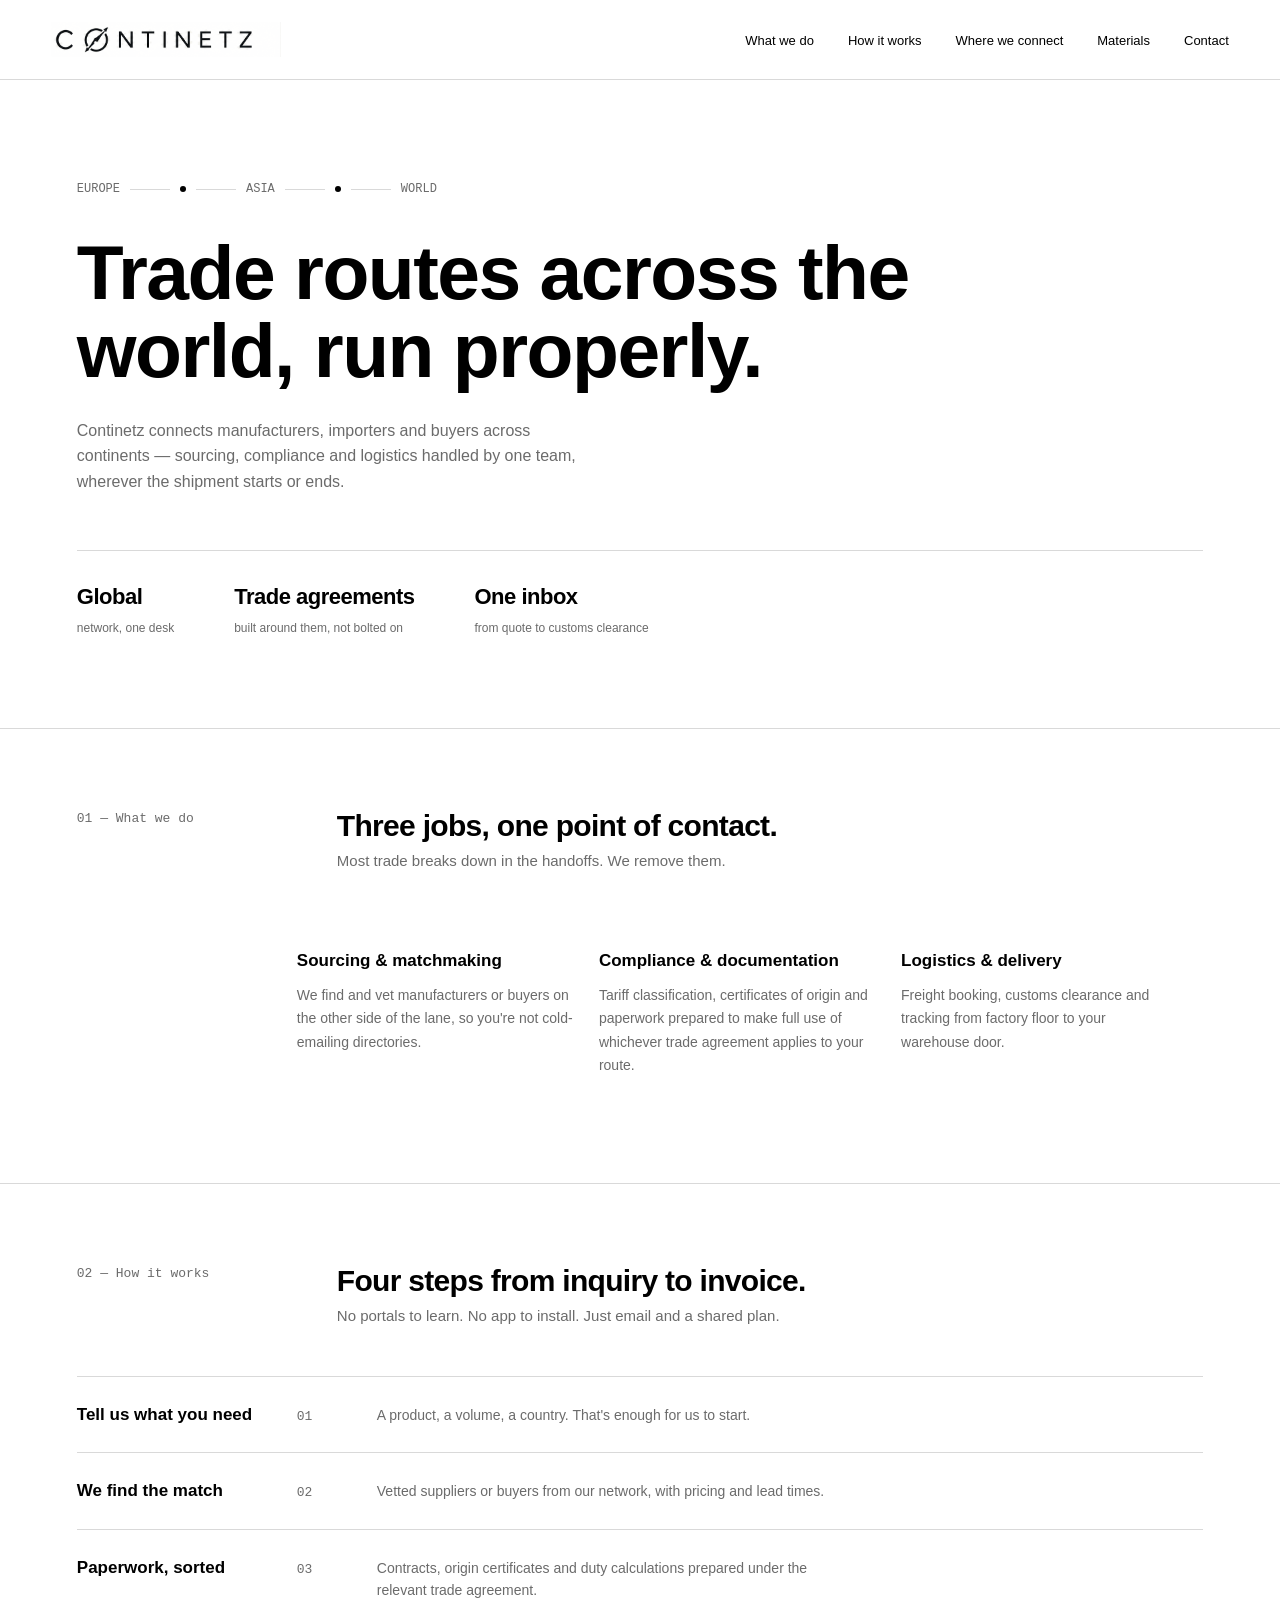
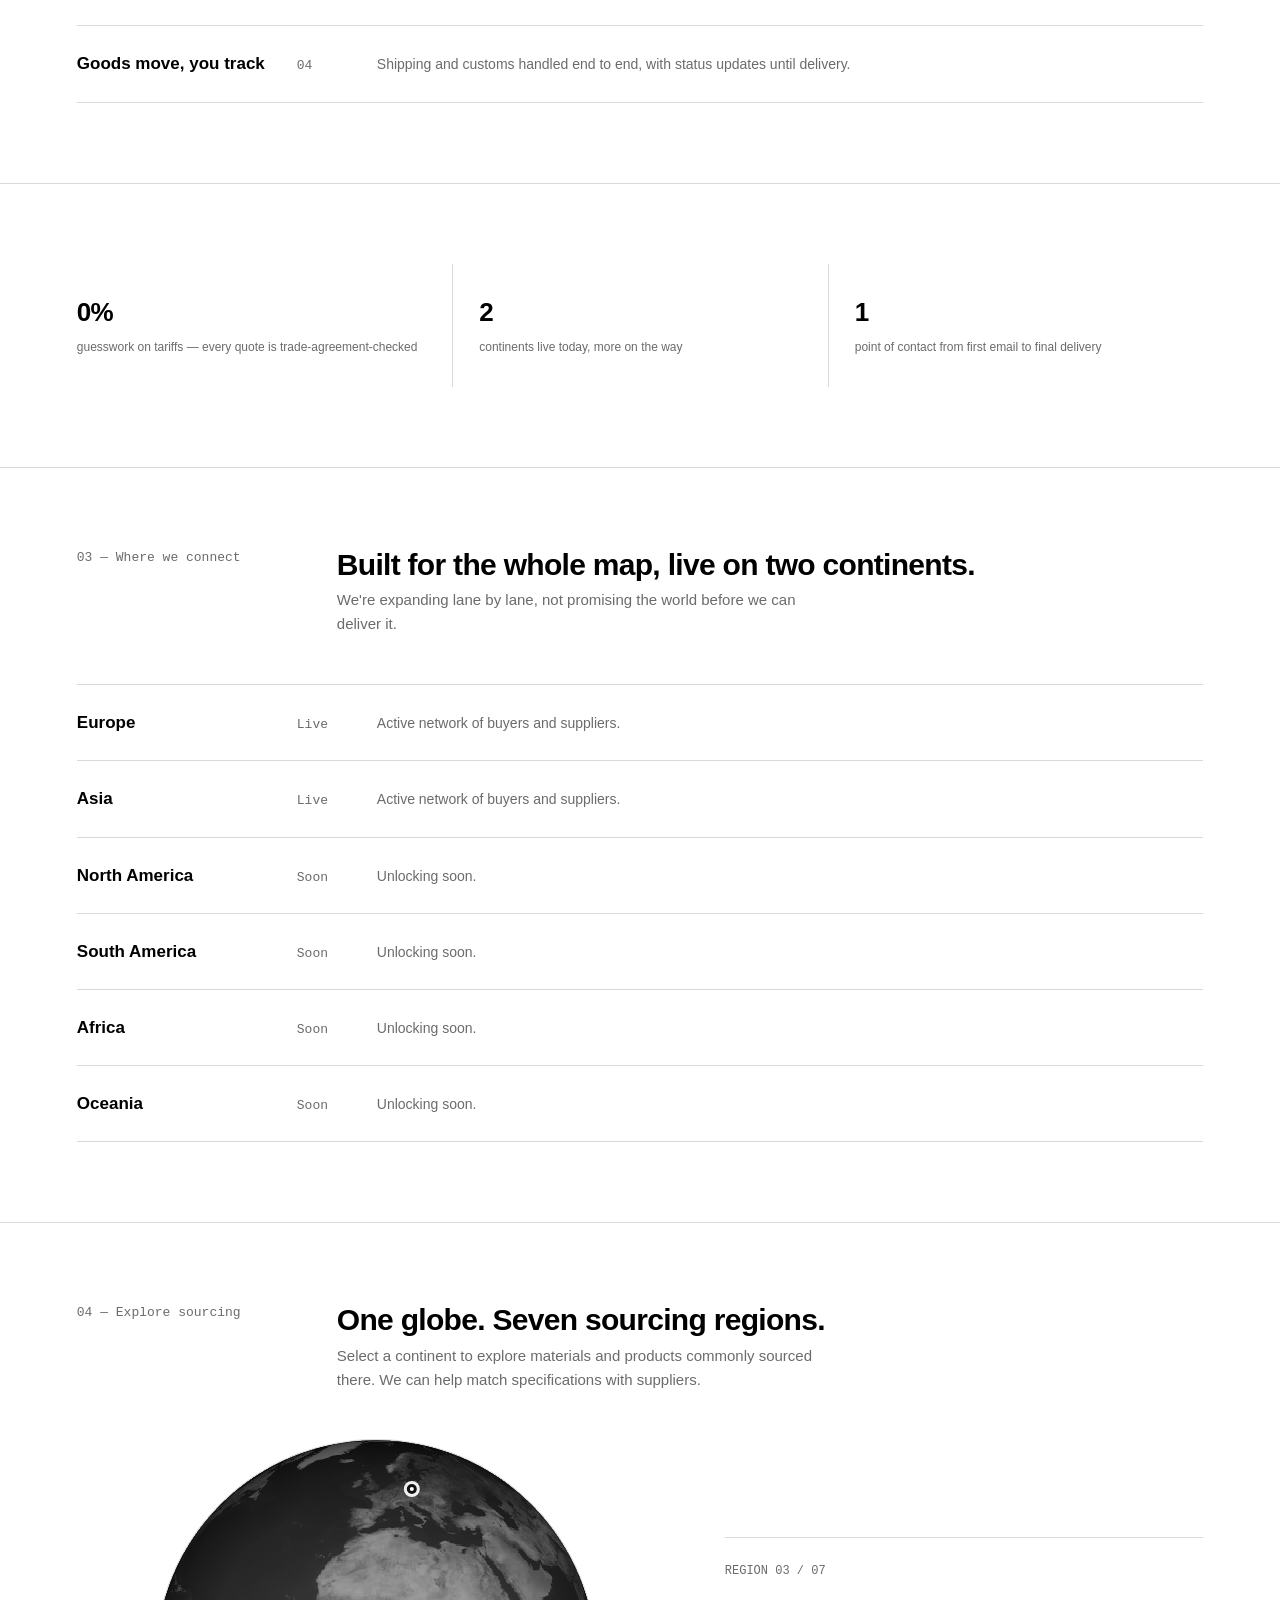
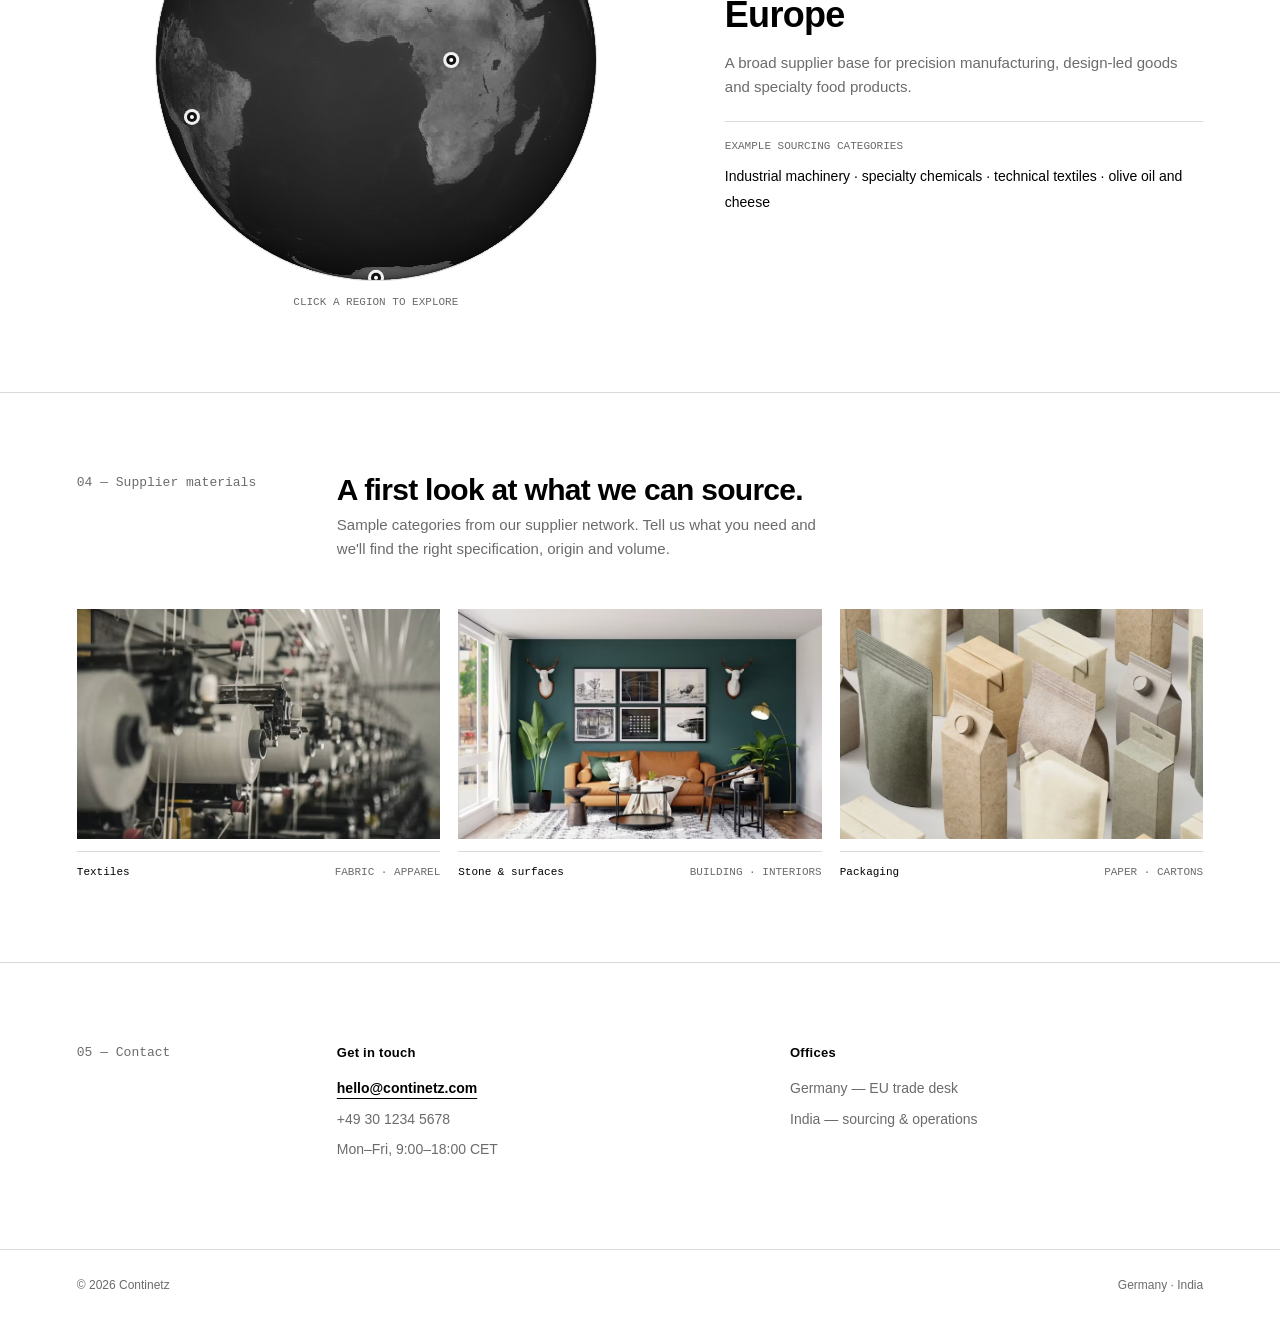
==== commit 1fc56e80: "feat: implement modular refactor of Continetz page - Split existing monolithic HTML into maintainabl" ====
--- a/index.html
+++ b/index.html
@@ -2,354 +2,31 @@
 <html lang="en">
 <head>
   <meta charset="UTF-8">
-  <meta
-    name="viewport"
-    content="width=device-width, initial-scale=1.0"
+  <meta name="viewport" content="width=device-width, initial-scale=1.0">
+  <meta name="color-scheme" content="light">
+
+  <title>Continetz — Global Trade Network</title>
+
+  <link rel="preconnect" href="https://fonts.googleapis.com">
+  <link rel="preconnect" href="https://fonts.gstatic.com" crossorigin>
+  <link
+    href="https://fonts.googleapis.com/css2?family=Space+Grotesk:wght@400;500;600;700&family=IBM+Plex+Sans:wght@300;400;500&family=IBM+Plex+Mono:wght@400;500&display=swap"
+    rel="stylesheet"
   >
-  <meta
-    name="description"
-    content="Continetz connects manufacturers, importers and buyers across continents through sourcing, compliance and logistics."
-  >
-  <title>Continetz — Global Trade Network</title>
 
   <link rel="stylesheet" href="assets/css/reset.css">
   <link rel="stylesheet" href="assets/css/tokens.css">
   <link rel="stylesheet" href="assets/css/global.css">
   <link rel="stylesheet" href="assets/css/components.css">
+  <link rel="stylesheet" href="assets/css/pages.css">
 </head>
 
 <body>
-  <a class="skip-link" href="#main-content">Skip to content</a>
+  <div id="site-header"></div>
+  <main id="page-content"></main>
+  <div id="site-footer"></div>
+  <p id="page-status" role="status" hidden></p>
 
-  <!-- Header -->
-  <header class="site-header">
-    <div class="container header-inner">
-      <a class="brand" href="index.html" aria-label="Continetz homepage">
-        CONTINETZ
-      </a>
-
-      <nav class="main-nav" aria-label="Primary navigation">
-        <a href="#what-we-do">What we do</a>
-        <a href="#how-it-works">How it works</a>
-        <a href="#where-we-connect">Where we connect</a>
-        <a href="#materials">Materials</a>
-        <a href="#contact">Contact</a>
-      </nav>
-    </div>
-  </header>
-
-  <main id="main-content">
-    <!-- Hero -->
-    <section class="hero">
-      <div class="container hero-grid">
-        <div class="hero-content">
-          <p class="hero-label">EUROPE <span>ASIA</span> WORLD</p>
-
-          <h1>Trade routes across the world, run properly.</h1>
-
-          <p class="hero-intro">
-            Continetz connects manufacturers, importers and buyers across
-            continents — sourcing, compliance and logistics handled by one
-            team, wherever the shipment starts or ends.
-          </p>
-
-          <a class="button button-primary" href="#contact">
-            Start a conversation
-          </a>
-        </div>
-
-        <div class="hero-visual" aria-hidden="true">
-          <div class="globe">
-            <span class="globe-line globe-line-one"></span>
-            <span class="globe-line globe-line-two"></span>
-            <span class="globe-line globe-line-three"></span>
-            <span class="globe-dot globe-dot-one"></span>
-            <span class="globe-dot globe-dot-two"></span>
-            <span class="globe-dot globe-dot-three"></span>
-          </div>
-        </div>
-      </div>
-
-      <div class="container hero-highlights">
-        <article class="highlight">
-          <strong>Global network</strong>
-          <span>one desk</span>
-        </article>
-
-        <article class="highlight">
-          <strong>Trade agreements</strong>
-          <span>built around them, not bolted on</span>
-        </article>
-
-        <article class="highlight">
-          <strong>One inbox</strong>
-          <span>from quote to customs clearance</span>
-        </article>
-      </div>
-    </section>
-
-    <!-- What we do -->
-    <section id="what-we-do" class="section section-border">
-      <div class="container">
-        <div class="section-heading">
-          <p class="eyebrow">01 — What we do</p>
-          <h2>Three jobs, one point of contact.</h2>
-          <p>
-            Most trade breaks down in the handoffs. We remove them.
-          </p>
-        </div>
-
-        <div class="service-grid">
-          <article class="service-card">
-            <p class="card-number">01</p>
-            <h3>Sourcing &amp; matchmaking</h3>
-            <p>
-              We find and vet manufacturers or buyers on the other side of
-              the lane, so you're not cold-emailing directories.
-            </p>
-          </article>
-
-          <article class="service-card">
-            <p class="card-number">02</p>
-            <h3>Compliance &amp; documentation</h3>
-            <p>
-              Tariff classification, certificates of origin and paperwork
-              prepared to make full use of whichever trade agreement applies
-              to your route.
-            </p>
-          </article>
-
-          <article class="service-card">
-            <p class="card-number">03</p>
-            <h3>Logistics &amp; delivery</h3>
-            <p>
-              Freight booking, customs clearance and tracking from factory
-              floor to your warehouse door.
-            </p>
-          </article>
-        </div>
-      </div>
-    </section>
-
-    <!-- How it works -->
-    <section id="how-it-works" class="section section-dark">
-      <div class="container">
-        <div class="section-heading section-heading-light">
-          <p class="eyebrow">02 — How it works</p>
-          <h2>Four steps from inquiry to invoice.</h2>
-          <p>
-            No portals to learn. No app to install. Just email and a shared
-            plan.
-          </p>
-        </div>
-
-        <ol class="steps-list">
-          <li class="step-item">
-            <span class="step-number">01</span>
-            <div>
-              <h3>Tell us what you need</h3>
-              <p>
-                A product, a volume, a country. That's enough for us to start.
-              </p>
-            </div>
-          </li>
-
-          <li class="step-item">
-            <span class="step-number">02</span>
-            <div>
-              <h3>We find the match</h3>
-              <p>
-                Vetted suppliers or buyers from our network, with pricing and
-                lead times.
-              </p>
-            </div>
-          </li>
-
-          <li class="step-item">
-            <span class="step-number">03</span>
-            <div>
-              <h3>Paperwork, sorted</h3>
-              <p>
-                Contracts, origin certificates and duty calculations prepared
-                under the relevant trade agreement.
-              </p>
-            </div>
-          </li>
-
-          <li class="step-item">
-            <span class="step-number">04</span>
-            <div>
-              <h3>Goods move, you track</h3>
-              <p>
-                Shipping and customs handled end to end, with status updates
-                until delivery.
-              </p>
-            </div>
-          </li>
-        </ol>
-      </div>
-    </section>
-
-    <!-- Where we connect -->
-    <section id="where-we-connect" class="section section-border">
-      <div class="container">
-        <div class="section-heading">
-          <p class="eyebrow">03 — Where we connect</p>
-          <h2>Built for the whole map, live on two continents.</h2>
-          <p>
-            We're expanding lane by lane, not promising the world before we
-            can deliver it.
-          </p>
-        </div>
-
-        <div class="region-status-grid">
-          <article class="region-status region-status-live">
-            <p class="region-status-name">Europe</p>
-            <span class="status-badge">Live</span>
-            <p>Active network of buyers and suppliers.</p>
-          </article>
-
-          <article class="region-status region-status-live">
-            <p class="region-status-name">Asia</p>
-            <span class="status-badge">Live</span>
-            <p>Active network of buyers and suppliers.</p>
-          </article>
-
-          <article class="region-status">
-            <p class="region-status-name">North America</p>
-            <span class="status-badge status-badge-muted">Soon</span>
-          </article>
-
-          <article class="region-status">
-            <p class="region-status-name">South America</p>
-            <span class="status-badge status-badge-muted">Soon</span>
-          </article>
-
-          <article class="region-status">
-            <p class="region-status-name">Africa</p>
-            <span class="status-badge status-badge-muted">Soon</span>
-          </article>
-
-          <article class="region-status">
-            <p class="region-status-name">Oceania</p>
-            <span class="status-badge status-badge-muted">Soon</span>
-          </article>
-        </div>
-      </div>
-    </section>
-
-    <!-- Region explorer -->
-    <section class="section">
-      <div class="container">
-        <div class="section-heading">
-          <p class="eyebrow">04 — Explore sourcing</p>
-          <h2>One globe. Seven sourcing regions.</h2>
-          <p>
-            Select a continent to explore materials and products commonly
-            sourced there. We can help match specifications with suppliers.
-          </p>
-        </div>
-
-        <div class="region-explorer-grid">
-          <a class="region-feature-card" href="regions/europe.html">
-            <div>
-              <p class="card-number">Region 03 / 07</p>
-              <h3>Europe</h3>
-              <p>
-                A broad supplier base for precision manufacturing, design-led
-                goods and specialty food products.
-              </p>
-            </div>
-
-            <div class="region-feature-footer">
-              <span>Explore Europe</span>
-              <span aria-hidden="true">↗</span>
-            </div>
-          </a>
-
-          <a class="region-feature-card region-feature-card-dark" href="regions/asia.html">
-            <div>
-              <p class="card-number">Region 04 / 07</p>
-              <h3>Asia</h3>
-              <p>
-                Active supplier networks across a broad range of production,
-                materials and export routes.
-              </p>
-            </div>
-
-            <div class="region-feature-footer">
-              <span>Explore Asia</span>
-              <span aria-hidden="true">↗</span>
-            </div>
-          </a>
-        </div>
-      </div>
-    </section>
-
-    <!-- Materials -->
-    <section id="materials" class="section section-border">
-      <div class="container">
-        <div class="section-heading">
-          <p class="eyebrow">05 — Supplier materials</p>
-          <h2>A first look at what we can source.</h2>
-          <p>
-            Sample categories from our supplier network. Tell us what you need
-            and we'll find the right specification, origin and volume.
-          </p>
-        </div>
-
-        <div class="materials-grid">
-          <article class="material-card material-card-textiles">
-            <p>Textiles</p>
-            <span>Fabric · Apparel</span>
-          </article>
-
-          <article class="material-card material-card-stone">
-            <p>Stone &amp; surfaces</p>
-            <span>Building · Interiors</span>
-          </article>
-
-          <article class="material-card material-card-packaging">
-            <p>Packaging</p>
-            <span>Paper · Cartons</span>
-          </article>
-        </div>
-      </div>
-    </section>
-
-    <!-- Contact -->
-    <section id="contact" class="section contact-section">
-      <div class="container contact-grid">
-        <div>
-          <p class="eyebrow">06 — Contact</p>
-          <h2>Start with a product, a volume and a country.</h2>
-          <p class="contact-intro">
-            That is enough for us to begin mapping the right route, supplier
-            options and trade requirements.
-          </p>
-        </div>
-
-        <div class="contact-details">
-          <a href="mailto:hello@continetz.com">hello@continetz.com</a>
-          <a href="tel:+493012345678">+49 30 1234 5678</a>
-          <p>Mon–Fri, 9:00–18:00 CET</p>
-
-          <div class="office-list">
-            <p>Germany — EU trade desk</p>
-            <p>India — sourcing &amp; operations</p>
-          </div>
-        </div>
-      </div>
-    </section>
-  </main>
-
-  <!-- Footer -->
-  <footer class="site-footer">
-    <div class="container footer-inner">
-      <p>© 2026 Continetz</p>
-      <p>Germany · India</p>
-      <a href="mailto:hello@continetz.com">hello@continetz.com</a>
-    </div>
-  </footer>
+  <script type="module" src="assets/js/main.js"></script>
 </body>
 </html>
--- a/assets/css/tokens.css
+++ b/assets/css/tokens.css
@@ -1,39 +1 @@
-/*
-  Design tokens:
-  Update global colours, spacing, typography and sizing here.
-*/
-
-:root {
-  --color-ink: #121212;
-  --color-ink-soft: #2c2c2c;
-  --color-paper: #f4f1e9;
-  --color-paper-dark: #e8e3d7;
-  --color-lime: #d9ff39;
-  --color-line: #c9c5ba;
-  --color-white: #ffffff;
-  --color-muted: #66645e;
-
-  --font-sans: Arial, Helvetica, sans-serif;
-  --font-display: "Arial Narrow", Arial, Helvetica, sans-serif;
-
-  --text-xs: 0.75rem;
-  --text-sm: 0.875rem;
-  --text-base: 1rem;
-  --text-lg: 1.25rem;
-  --text-xl: 1.5rem;
-  --text-2xl: clamp(2rem, 5vw, 4rem);
-  --text-hero: clamp(3.25rem, 8vw, 8.5rem);
-
-  --space-1: 0.5rem;
-  --space-2: 1rem;
-  --space-3: 1.5rem;
-  --space-4: 2rem;
-  --space-5: 3rem;
-  --space-6: 4rem;
-  --space-7: 6rem;
-  --space-8: 9rem;
-
-  --container-width: 82rem;
-  --header-height: 4.5rem;
-  --transition: 180ms ease;
-}+:root { color-scheme: light; --ink: #000; --paper: #fff; --grey: #6b6b6b; --line: rgba(0,0,0,.15); --font-display: 'Space Grotesk',sans-serif; --font-body: 'IBM Plex Sans',sans-serif; --font-mono: 'IBM Plex Mono',monospace; }
--- a/assets/css/global.css
+++ b/assets/css/global.css
@@ -1,125 +1,5 @@
-body {
-  background: var(--color-paper);
-  color: var(--color-ink);
-  font-family: var(--font-sans);
-  font-size: var(--text-base);
-  line-height: 1.5;
-}
-
-::selection {
-  background: var(--color-lime);
-  color: var(--color-ink);
-}
-
-.container {
-  width: min(calc(100% - 2rem), var(--container-width));
-  margin-inline: auto;
-}
-
-.section {
-  padding-block: var(--space-8);
-}
-
-.section-border {
-  border-top: 1px solid var(--color-line);
-}
-
-.section-dark {
-  background: var(--color-ink);
-  color: var(--color-paper);
-}
-
-h1,
-h2,
-h3 {
-  font-family: var(--font-display);
-  font-weight: 700;
-  letter-spacing: -0.06em;
-  line-height: 0.95;
-}
-
-h1 {
-  max-width: 10ch;
-  font-size: var(--text-hero);
-  text-transform: uppercase;
-}
-
-h2 {
-  max-width: 18ch;
-  font-size: var(--text-2xl);
-  text-transform: uppercase;
-}
-
-h3 {
-  font-size: var(--text-xl);
-}
-
-p {
-  max-width: 65ch;
-}
-
-.skip-link {
-  position: fixed;
-  z-index: 100;
-  top: 1rem;
-  left: 1rem;
-  padding: 0.75rem 1rem;
-  background: var(--color-lime);
-  color: var(--color-ink);
-  transform: translateY(-200%);
-}
-
-.skip-link:focus {
-  transform: translateY(0);
-}
-
-.eyebrow,
-.card-number {
-  font-size: var(--text-xs);
-  font-weight: 700;
-  letter-spacing: 0.08em;
-  text-transform: uppercase;
-}
-
-.section-heading {
-  display: grid;
-  gap: var(--space-2);
-  margin-bottom: var(--space-6);
-}
-
-.section-heading > p:last-child {
-  color: var(--color-muted);
-  font-size: var(--text-lg);
-}
-
-.section-heading-light > p:last-child {
-  color: var(--color-paper-dark);
-}
-
-.button {
-  display: inline-flex;
-  align-items: center;
-  justify-content: center;
-  min-height: 3.25rem;
-  padding: 0.75rem 1.25rem;
-  font-size: var(--text-sm);
-  font-weight: 700;
-  text-transform: uppercase;
-  transition: background var(--transition), color var(--transition);
-}
-
-.button-primary {
-  background: var(--color-lime);
-  color: var(--color-ink);
-}
-
-.button-primary:hover,
-.button-primary:focus-visible {
-  background: var(--color-white);
-}
-
-@media (max-width: 700px) {
-  .section {
-    padding-block: var(--space-7);
-  }
-}+html { scroll-behavior: smooth; }
+body { background: var(--paper); color: var(--ink); font-family: var(--font-body); font-weight: 300; font-size: 16px; line-height: 1.6; -webkit-font-smoothing: antialiased; }
+a { color: inherit; }
+#page-status { margin: 32px 6vw; padding: 18px 20px; border: 1px solid var(--line); color: var(--grey); font-family: var(--font-mono); font-size: 13px; }
+.wrap { max-width: 1040px; margin: 0 auto; padding: 0 6vw; }
--- a/assets/css/components.css
+++ b/assets/css/components.css
@@ -1,584 +1,71 @@
-/* Header */
+header { display:flex; align-items:center; justify-content:space-between; padding:22px 4vw; border-bottom:1px solid var(--line); }
+.logo { font-family:var(--font-display); font-weight:700; font-size:18px; letter-spacing:1px; text-decoration:none; }
+.logo img { display:block; width:230px; height:auto; }
+nav ul { display:flex; gap:34px; list-style:none; }
+nav a { font-size:13px; text-decoration:none; }
+nav a:hover { text-decoration:underline; text-underline-offset:4px; }
+.nav-mobile-hide { display:flex; }
+.hero { padding:100px 6vw 90px; border-bottom:1px solid var(--line); }
+.hero-route { font-family:var(--font-mono); font-size:12px; color:var(--grey); display:flex; align-items:center; gap:10px; margin-bottom:34px; }
+.hero-route .dot { width:6px; height:6px; background:var(--ink); border-radius:50%; }
+.hero-route .line { flex:0 0 40px; height:1px; background:var(--line); }
+h1 { font-family:var(--font-display); font-weight:700; font-size:clamp(38px,6vw,78px); line-height:1.02; letter-spacing:-1.5px; max-width:900px; }
+.hero-sub { max-width:520px; margin-top:28px; font-size:16px; color:var(--grey); font-weight:300; }
+.hero-foot { margin-top:56px; display:flex; gap:60px; flex-wrap:wrap; padding-top:28px; border-top:1px solid var(--line); }
+.hero-foot div { font-size:12px; color:var(--grey); }
+.hero-foot strong { display:block; font-family:var(--font-display); font-size:22px; font-weight:700; color:var(--ink); margin-bottom:4px; letter-spacing:-.5px; }
+section.block { padding:80px 6vw; border-bottom:1px solid var(--line); }
+.block-head { display:grid; grid-template-columns:220px 1fr; gap:40px; margin-bottom:48px; }
+.block-head h2 { font-family:var(--font-display); font-weight:700; font-size:30px; letter-spacing:-.7px; line-height:1.15; }
+.block-head p { color:var(--grey); font-size:15px; max-width:480px; padding-top:6px; }
+.block-num { font-family:var(--font-mono); font-size:13px; color:var(--grey); }
+.services { display:grid; grid-template-columns:220px repeat(3,1fr); gap:0; }
+.service { padding:26px 26px 26px 0; border-top:1px solid var(--line); }
+.service:first-child, .services > div:nth-child(-n+4) { border-top:none; }
+.service-name { font-family:var(--font-display); font-weight:600; font-size:17px; margin-bottom:10px; }
+.service-desc { font-size:14px; color:var(--grey); line-height:1.65; }
+.process { border-top:1px solid var(--line); }
+.process-row { display:grid; grid-template-columns:220px 80px 1fr; gap:0; padding:24px 0; border-bottom:1px solid var(--line); align-items:baseline; }
+.process-row .p-name { font-family:var(--font-display); font-weight:600; font-size:17px; }
+.process-row .p-num { font-family:var(--font-mono); font-size:13px; color:var(--grey); }
+.process-row .p-desc { font-size:14px; color:var(--grey); max-width:480px; }
+.strip { display:flex; flex-wrap:wrap; gap:0; }
+.strip-item { flex:1 1 200px; padding:28px 26px; border-left:1px solid var(--line); }
+.strip-item:first-child { border-left:none; padding-left:0; }
+.strip-item strong { display:block; font-family:var(--font-display); font-size:26px; font-weight:700; letter-spacing:-.7px; }
+.strip-item span { font-size:12px; color:var(--grey); }
+/* Supplier samples: monochrome framing keeps the original visual style. */
+.materials-grid { display:grid; grid-template-columns:repeat(3,1fr); gap:18px; }
+.material-card { min-width:0; }
+.material-card img { display:block; width:100%; height:230px; object-fit:cover; background:#f2f2f2; }
+.material-swatch img { display:block; width:100%; height:100%; object-fit:cover; }
+.material-swatch { width:100%; height:230px; background:#f2f2f2; position:relative; overflow:hidden; }
+.swatch-textiles { background-image: repeating-linear-gradient(90deg, rgba(0,0,0,.55) 0 2px, transparent 2px 14px), repeating-linear-gradient(0deg, rgba(0,0,0,.28) 0 2px, transparent 2px 14px); background-color:#efeee9; }
+.swatch-stone { background-image: linear-gradient(160deg, rgba(0,0,0,.14), transparent 55%), repeating-linear-gradient(35deg, rgba(0,0,0,.07) 0 3px, transparent 3px 26px), repeating-linear-gradient(-35deg, rgba(0,0,0,.05) 0 2px, transparent 2px 30px); background-color:#e4e3df; }
+.swatch-packaging { background-image: repeating-linear-gradient(45deg, rgba(0,0,0,.16) 0 1.5px, transparent 1.5px 20px), repeating-linear-gradient(-45deg, rgba(0,0,0,.16) 0 1.5px, transparent 1.5px 20px); background-color:#e9e4d8; }
+.material-caption { display:flex; justify-content:space-between; gap:12px; padding-top:12px; border-top:1px solid var(--line); margin-top:12px; font-family:var(--font-mono); font-size:11px; color:var(--grey); }
+.material-caption strong { color:var(--ink); font-weight:500; }
 
-.site-header {
-  border-bottom: 1px solid var(--color-line);
-}
-
-.header-inner {
-  display: flex;
-  align-items: center;
-  justify-content: space-between;
-  gap: var(--space-3);
-  min-height: var(--header-height);
-}
-
-.brand {
-  font-size: var(--text-sm);
-  font-weight: 800;
-  letter-spacing: -0.04em;
-}
-
-.main-nav {
-  display: flex;
-  flex-wrap: wrap;
-  justify-content: flex-end;
-  gap: 1rem;
-  font-size: var(--text-xs);
-  font-weight: 700;
-  text-transform: uppercase;
-}
-
-.main-nav a {
-  border-bottom: 1px solid transparent;
-}
-
-.main-nav a:hover,
-.main-nav a:focus-visible {
-  border-color: currentColor;
-}
-
-/* Hero */
-
-.hero {
-  overflow: hidden;
-  border-bottom: 1px solid var(--color-line);
-}
-
-.hero-grid {
-  display: grid;
-  grid-template-columns: 1.15fr 0.85fr;
-  min-height: 42rem;
-}
-
-.hero-content {
-  display: flex;
-  flex-direction: column;
-  align-items: flex-start;
-  justify-content: center;
-  padding-block: var(--space-7);
-}
-
-.hero-label {
-  margin-bottom: var(--space-3);
-  font-size: var(--text-sm);
-  font-weight: 700;
-  letter-spacing: 0.08em;
-}
-
-.hero-label span {
-  color: var(--color-muted);
-}
-
-.hero-intro {
-  margin-top: var(--space-4);
-  color: var(--color-ink-soft);
-  font-size: var(--text-lg);
-}
-
-.hero-content .button {
-  margin-top: var(--space-5);
-}
-
-.hero-visual {
-  display: grid;
-  place-items: center;
-  min-height: 28rem;
-  border-left: 1px solid var(--color-line);
-}
-
-.globe {
-  position: relative;
-  width: min(30vw, 25rem);
-  aspect-ratio: 1;
-  border: 2px solid var(--color-ink);
-  border-radius: 50%;
-  background:
-    radial-gradient(circle at 30% 30%, var(--color-lime) 0 3%, transparent 3.5%),
-    radial-gradient(circle at 68% 62%, var(--color-ink) 0 2.5%, transparent 3%),
-    linear-gradient(135deg, transparent 45%, var(--color-lime) 45% 50%, transparent 50%);
-}
-
-.globe::before,
-.globe::after {
-  position: absolute;
-  inset: 18% -2%;
-  border-top: 1px solid var(--color-ink);
-  border-bottom: 1px solid var(--color-ink);
-  border-radius: 50%;
-  content: "";
-}
-
-.globe::after {
-  inset: -2% 18%;
-  border: 0;
-  border-right: 1px solid var(--color-ink);
-  border-left: 1px solid var(--color-ink);
-}
-
-.globe-line {
-  position: absolute;
-  display: block;
-  height: 1px;
-  background: var(--color-ink);
-  transform-origin: left center;
-}
-
-.globe-line-one {
-  top: 34%;
-  left: 20%;
-  width: 58%;
-  transform: rotate(27deg);
-}
-
-.globe-line-two {
-  top: 67%;
-  left: 25%;
-  width: 50%;
-  transform: rotate(-35deg);
-}
-
-.globe-line-three {
-  top: 51%;
-  left: 16%;
-  width: 70%;
-  transform: rotate(5deg);
-}
-
-.globe-dot {
-  position: absolute;
-  width: 0.75rem;
-  aspect-ratio: 1;
-  border-radius: 50%;
-  background: var(--color-lime);
-  box-shadow: 0 0 0 2px var(--color-ink);
-}
-
-.globe-dot-one {
-  top: 30%;
-  left: 29%;
-}
-
-.globe-dot-two {
-  top: 55%;
-  right: 24%;
-}
-
-.globe-dot-three {
-  bottom: 21%;
-  left: 46%;
-}
-
-.hero-highlights {
-  display: grid;
-  grid-template-columns: repeat(3, 1fr);
-}
-
-.highlight {
-  display: grid;
-  gap: 0.25rem;
-  min-height: 7rem;
-  padding: var(--space-3);
-  border-right: 1px solid var(--color-line);
-}
-
-.highlight:last-child {
-  border-right: 0;
-}
-
-.highlight strong {
-  font-size: var(--text-lg);
-  letter-spacing: -0.03em;
-}
-
-.highlight span {
-  color: var(--color-muted);
-  font-size: var(--text-sm);
-}
-
-/* Service cards */
-
-.service-grid {
-  display: grid;
-  grid-template-columns: repeat(3, 1fr);
-  border-top: 1px solid var(--color-line);
-  border-left: 1px solid var(--color-line);
-}
-
-.service-card {
-  display: grid;
-  align-content: start;
-  gap: var(--space-3);
-  min-height: 19rem;
-  padding: var(--space-4);
-  border-right: 1px solid var(--color-line);
-  border-bottom: 1px solid var(--color-line);
-}
-
-.service-card > p:last-child {
-  color: var(--color-muted);
-}
-
-/* Steps */
-
-.steps-list {
-  border-top: 1px solid #454545;
-}
-
-.step-item {
-  display: grid;
-  grid-template-columns: 6rem 1fr;
-  gap: var(--space-3);
-  padding-block: var(--space-4);
-  border-bottom: 1px solid #454545;
-}
-
-.step-number {
-  color: var(--color-lime);
-  font-size: var(--text-sm);
-  font-weight: 700;
-}
-
-.step-item h3 {
-  margin-bottom: var(--space-1);
-}
-
-.step-item p {
-  color: var(--color-paper-dark);
-}
-
-/* Regions */
-
-.region-status-grid {
-  display: grid;
-  grid-template-columns: repeat(3, 1fr);
-  border-top: 1px solid var(--color-line);
-  border-left: 1px solid var(--color-line);
-}
-
-.region-status {
-  display: grid;
-  align-content: start;
-  gap: var(--space-2);
-  min-height: 13rem;
-  padding: var(--space-3);
-  border-right: 1px solid var(--color-line);
-  border-bottom: 1px solid var(--color-line);
-  color: var(--color-muted);
-}
-
-.region-status-live {
-  color: var(--color-ink);
-}
-
-.region-status-name {
-  font-size: var(--text-xl);
-  font-weight: 700;
-  letter-spacing: -0.04em;
-}
-
-.status-badge {
-  width: fit-content;
-  padding: 0.25rem 0.5rem;
-  background: var(--color-lime);
-  color: var(--color-ink);
-  font-size: var(--text-xs);
-  font-weight: 700;
-  letter-spacing: 0.05em;
-  text-transform: uppercase;
-}
-
-.status-badge-muted {
-  background: var(--color-paper-dark);
-}
-
-/* Region feature cards */
-
-.region-explorer-grid {
-  display: grid;
-  grid-template-columns: repeat(2, 1fr);
-  gap: var(--space-3);
-}
-
-.region-feature-card {
-  display: flex;
-  flex-direction: column;
-  justify-content: space-between;
-  min-height: 28rem;
-  padding: var(--space-4);
-  background: var(--color-paper-dark);
-  transition: transform var(--transition), background var(--transition);
-}
-
-.region-feature-card:hover,
-.region-feature-card:focus-visible {
-  background: var(--color-lime);
-  transform: translateY(-0.35rem);
-}
-
-.region-feature-card-dark {
-  background: var(--color-ink);
-  color: var(--color-paper);
-}
-
-.region-feature-card-dark:hover,
-.region-feature-card-dark:focus-visible {
-  background: var(--color-ink-soft);
-  color: var(--color-paper);
-}
-
-.region-feature-card h3 {
-  margin-block: var(--space-3);
-  font-size: clamp(3rem, 7vw, 6rem);
-  text-transform: uppercase;
-}
-
-.region-feature-footer {
-  display: flex;
-  justify-content: space-between;
-  padding-top: var(--space-2);
-  border-top: 1px solid currentColor;
-  font-size: var(--text-sm);
-  font-weight: 700;
-  text-transform: uppercase;
-}
-
-/* Materials */
-
-.materials-grid {
-  display: grid;
-  grid-template-columns: repeat(3, 1fr);
-  gap: var(--space-3);
-}
-
-.material-card {
-  display: flex;
-  flex-direction: column;
-  justify-content: flex-end;
-  min-height: 23rem;
-  padding: var(--space-3);
-  color: var(--color-white);
-  background-color: var(--color-ink);
-  background-image: linear-gradient(
-    135deg,
-    rgba(255, 255, 255, 0.12),
-    transparent 50%
-  );
-}
-
-.material-card-textiles {
-  background-color: #a84d2e;
-}
-
-.material-card-stone {
-  background-color: #68645e;
-}
-
-.material-card-packaging {
-  background-color: #294841;
-}
-
-.material-card p {
-  font-size: var(--text-xl);
-  font-weight: 700;
-  letter-spacing: -0.04em;
-}
-
-.material-card span {
-  margin-top: 0.25rem;
-  font-size: var(--text-xs);
-  font-weight: 700;
-  letter-spacing: 0.06em;
-  text-transform: uppercase;
-}
-
-/* Contact and footer */
-
-.contact-section {
-  background: var(--color-lime);
-}
-
-.contact-grid,
-.content-grid {
-  display: grid;
-  grid-template-columns: 1fr 1fr;
-  gap: var(--space-6);
-}
-
-.contact-intro {
-  margin-top: var(--space-3);
-  font-size: var(--text-lg);
-}
-
-.contact-details {
-  display: flex;
-  flex-direction: column;
-  align-items: flex-start;
-  gap: var(--space-1);
-}
-
-.contact-details > a {
-  font-size: clamp(1.5rem, 3vw, 2.5rem);
-  font-weight: 700;
-  letter-spacing: -0.05em;
-  line-height: 1.1;
-}
-
-.contact-details > a:hover,
-.contact-details > a:focus-visible {
-  text-decoration: underline;
-}
-
-.office-list {
-  display: grid;
-  gap: 0.25rem;
-  margin-top: var(--space-3);
-  padding-top: var(--space-3);
-  border-top: 1px solid var(--color-ink);
-  font-size: var(--text-sm);
-}
-
-.site-footer {
-  background: var(--color-ink);
-  color: var(--color-paper);
-}
-
-.footer-inner {
-  display: flex;
-  justify-content: space-between;
-  gap: var(--space-2);
-  padding-block: var(--space-3);
-  font-size: var(--text-sm);
-}
-
-.footer-inner a:hover,
-.footer-inner a:focus-visible {
-  color: var(--color-lime);
-}
-
-/* Region pages */
-
-.region-page-hero {
-  padding-block: var(--space-8);
-  border-bottom: 1px solid var(--color-line);
-}
-
-.region-page-hero h1 {
-  margin-top: var(--space-3);
-}
-
-.region-page-intro {
-  margin-top: var(--space-4);
-  font-size: clamp(1.25rem, 3vw, 2rem);
-  line-height: 1.25;
-}
-
-.back-link {
-  display: inline-block;
-  margin-bottom: var(--space-6);
-  border-bottom: 1px solid currentColor;
-  font-size: var(--text-sm);
-  font-weight: 700;
-}
-
-.back-link:hover,
-.back-link:focus-visible {
-  color: var(--color-muted);
-}
-
-.category-list {
-  border-top: 1px solid var(--color-line);
-}
-
-.category-list li {
-  padding: var(--space-2) 0;
-  border-bottom: 1px solid var(--color-line);
-  font-size: var(--text-xl);
-  font-weight: 700;
-  letter-spacing: -0.04em;
-}
-
-.rich-text {
-  display: grid;
-  align-content: start;
-  gap: var(--space-3);
-  font-size: var(--text-lg);
-}
-
-.rich-text .button {
-  width: fit-content;
-  margin-top: var(--space-2);
-}
-
-/* Responsive */
-
-@media (max-width: 850px) {
-  .hero-grid,
-  .contact-grid,
-  .content-grid {
-    grid-template-columns: 1fr;
-  }
-
-  .hero-visual {
-    min-height: 22rem;
-    border-top: 1px solid var(--color-line);
-    border-left: 0;
-  }
-
-  .globe {
-    width: min(70vw, 22rem);
-  }
-
-  .service-grid,
-  .region-status-grid,
-  .materials-grid {
-    grid-template-columns: repeat(2, 1fr);
-  }
-}
-
-@media (max-width: 600px) {
-  .header-inner {
-    align-items: flex-start;
-    flex-direction: column;
-    justify-content: center;
-    padding-block: var(--space-2);
-  }
-
-  .main-nav {
-    justify-content: flex-start;
-  }
-
-  .hero-highlights,
-  .service-grid,
-  .region-status-grid,
-  .region-explorer-grid,
-  .materials-grid {
-    grid-template-columns: 1fr;
-  }
-
-  .highlight {
-    min-height: auto;
-    border-right: 0;
-    border-bottom: 1px solid var(--color-line);
-  }
-
-  .highlight:last-child {
-    border-bottom: 0;
-  }
-
-  .step-item {
-    grid-template-columns: 1fr;
-    gap: var(--space-1);
-  }
-
-  .footer-inner {
-    flex-direction: column;
-  }
-
-  .hero-grid {
-    min-height: 0;
-  }
-
-  .hero-content {
-    padding-block: var(--space-6);
-  }
-}+/* Canvas globe: texture and selectable markers share one spherical projection. */
+.globe-layout { display:grid; grid-template-columns:minmax(280px,1fr) minmax(250px,.8fr); align-items:center; gap:50px; }
+.globe-wrap { width:min(100%,440px); margin:auto; aspect-ratio:1; position:relative; }
+.globe { width:100%; height:100%; border-radius:50%; overflow:hidden; position:relative; background:#d5d5d5; cursor:grab; touch-action:none; user-select:none; box-shadow:0 0 0 1px var(--line), inset 0 0 0 1px rgba(0,0,0,.12); }
+.globe.is-dragging { cursor:grabbing; }
+#earth-canvas { display:block; width:100%; height:100%; outline:none; }
+#earth-canvas:focus-visible { outline:2px solid var(--ink); outline-offset:4px; border-radius:50%; }
+#earth-canvas:hover { cursor:grab; }
+#earth-canvas.is-marker-hover { cursor:pointer; }
+.globe-hint { margin-top:14px; font-family:var(--font-mono); font-size:11px; color:var(--grey); text-align:center; }
+.source-panel { border-top:1px solid var(--line); padding-top:24px; }
+.source-kicker { font-family:var(--font-mono); font-size:12px; color:var(--grey); margin-bottom:14px; }
+.source-panel h3 { font-family:var(--font-display); font-size:clamp(25px,3vw,36px); line-height:1.1; letter-spacing:-.7px; margin-bottom:16px; }
+.source-panel p { color:var(--grey); font-size:15px; }
+.source-examples { margin-top:22px; padding-top:16px; border-top:1px solid var(--line); }
+.source-examples strong { display:block; font-family:var(--font-mono); font-size:11px; color:var(--grey); font-weight:400; margin-bottom:8px; }
+.source-examples span { font-size:14px; }
+.contact-grid { display:grid; grid-template-columns:220px 1fr 1fr; gap:40px; }
+.contact-col h3 { font-family:var(--font-display); font-size:13px; font-weight:600; margin-bottom:14px; letter-spacing:.02em; }
+.contact-col a, .contact-col p { display:block; font-size:14px; color:var(--grey); text-decoration:none; margin-bottom:8px; }
+.contact-col a:hover { color:var(--ink); text-decoration:underline; text-underline-offset:4px; }
+.mail-cta { font-family:var(--font-display); font-size:15px; font-weight:600; color:var(--ink)!important; text-decoration:underline!important; text-underline-offset:5px; }
+footer { padding:26px 6vw; display:flex; justify-content:space-between; font-size:12px; color:var(--grey); flex-wrap:wrap; gap:10px; }
--- a/assets/css/pages.css
+++ b/assets/css/pages.css
@@ -0,0 +1,13 @@
+@media (max-width:780px) {
+  .logo img { width:190px; }
+  nav ul { display:none; }
+  .block-head, .contact-grid, .process-row { grid-template-columns:1fr; gap:14px; }
+  .services { grid-template-columns:1fr 1fr; }
+  .strip-item { flex:1 1 45%; }
+  .materials-grid { grid-template-columns:1fr 1fr; }
+  .globe-layout { grid-template-columns:1fr; gap:32px; }
+  .globe-wrap { width:min(100%,360px); }
+  .material-card:last-child { grid-column:1 / -1; }
+  .material-card img, .material-swatch { height:190px; }
+}
+@media (max-width:480px) { .materials-grid { grid-template-columns:1fr; } .material-card:last-child { grid-column:auto; } .material-card img, .material-swatch { height:230px; } }
